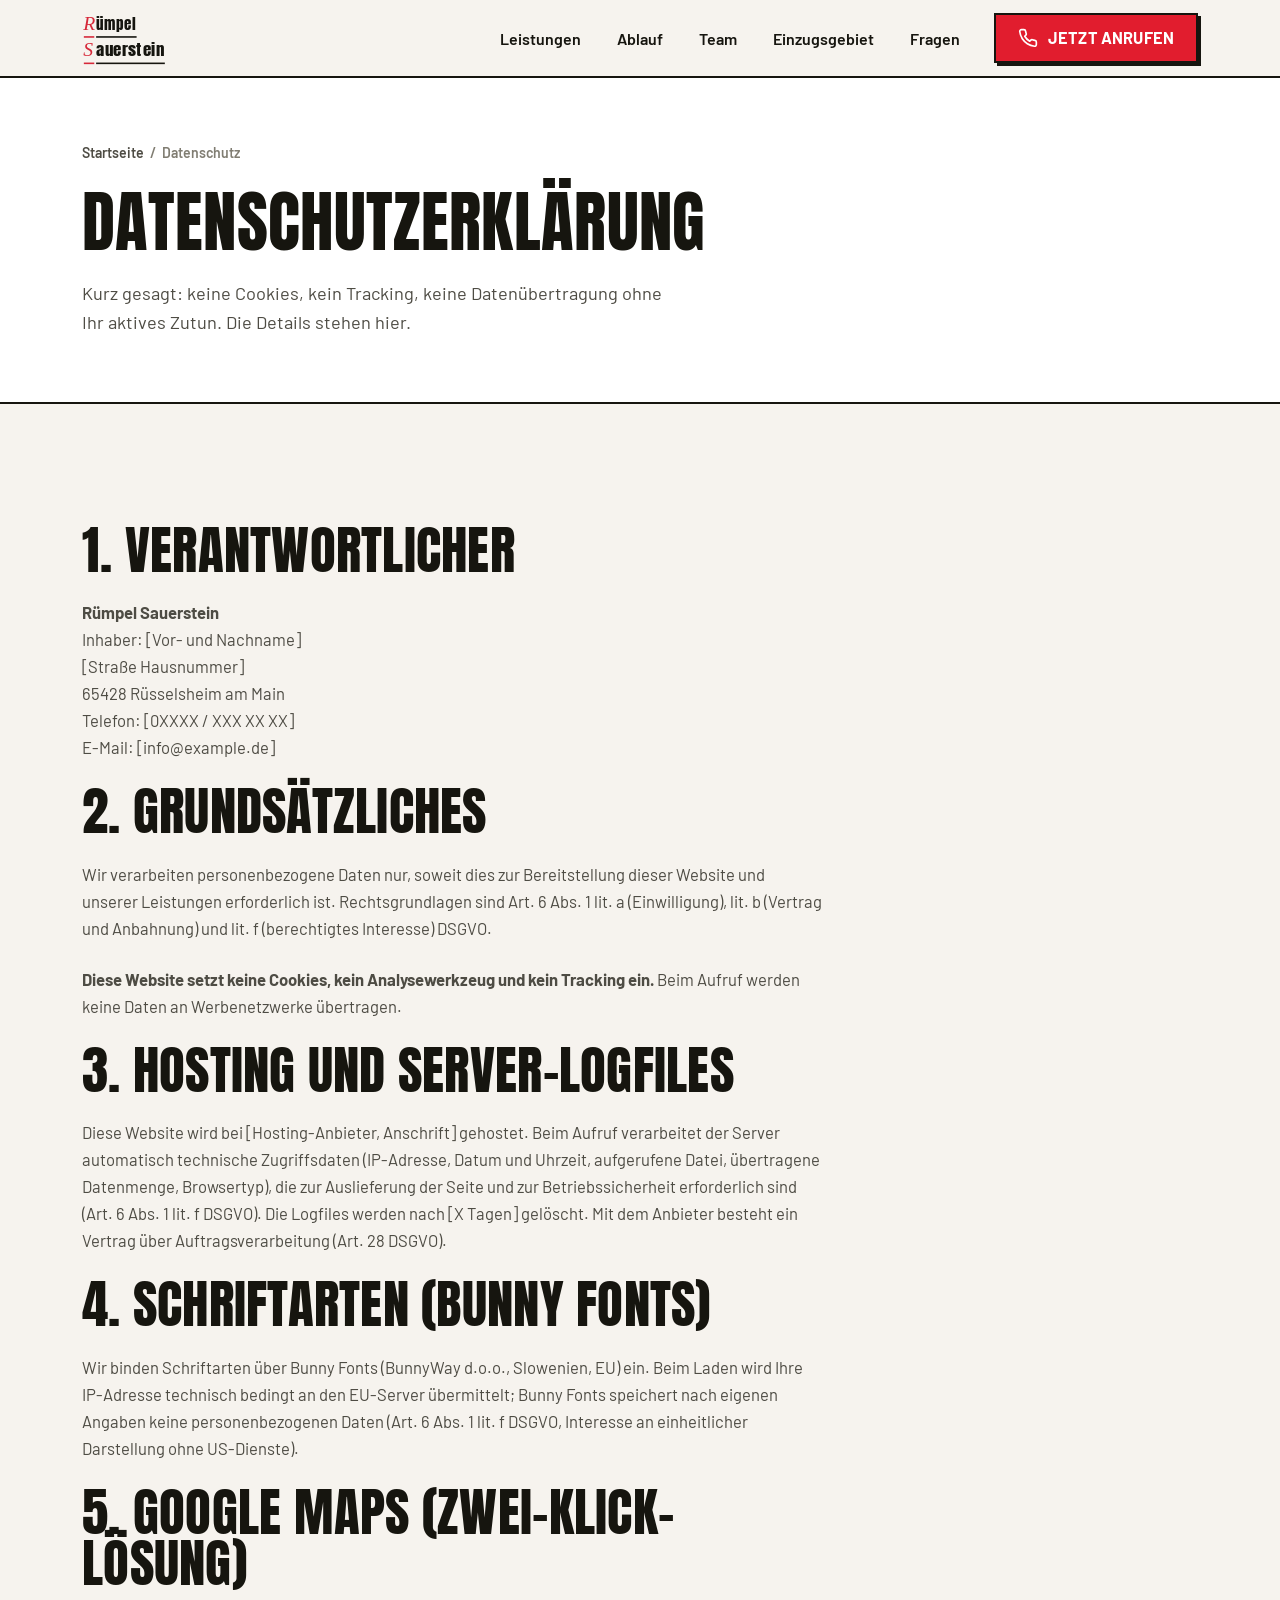
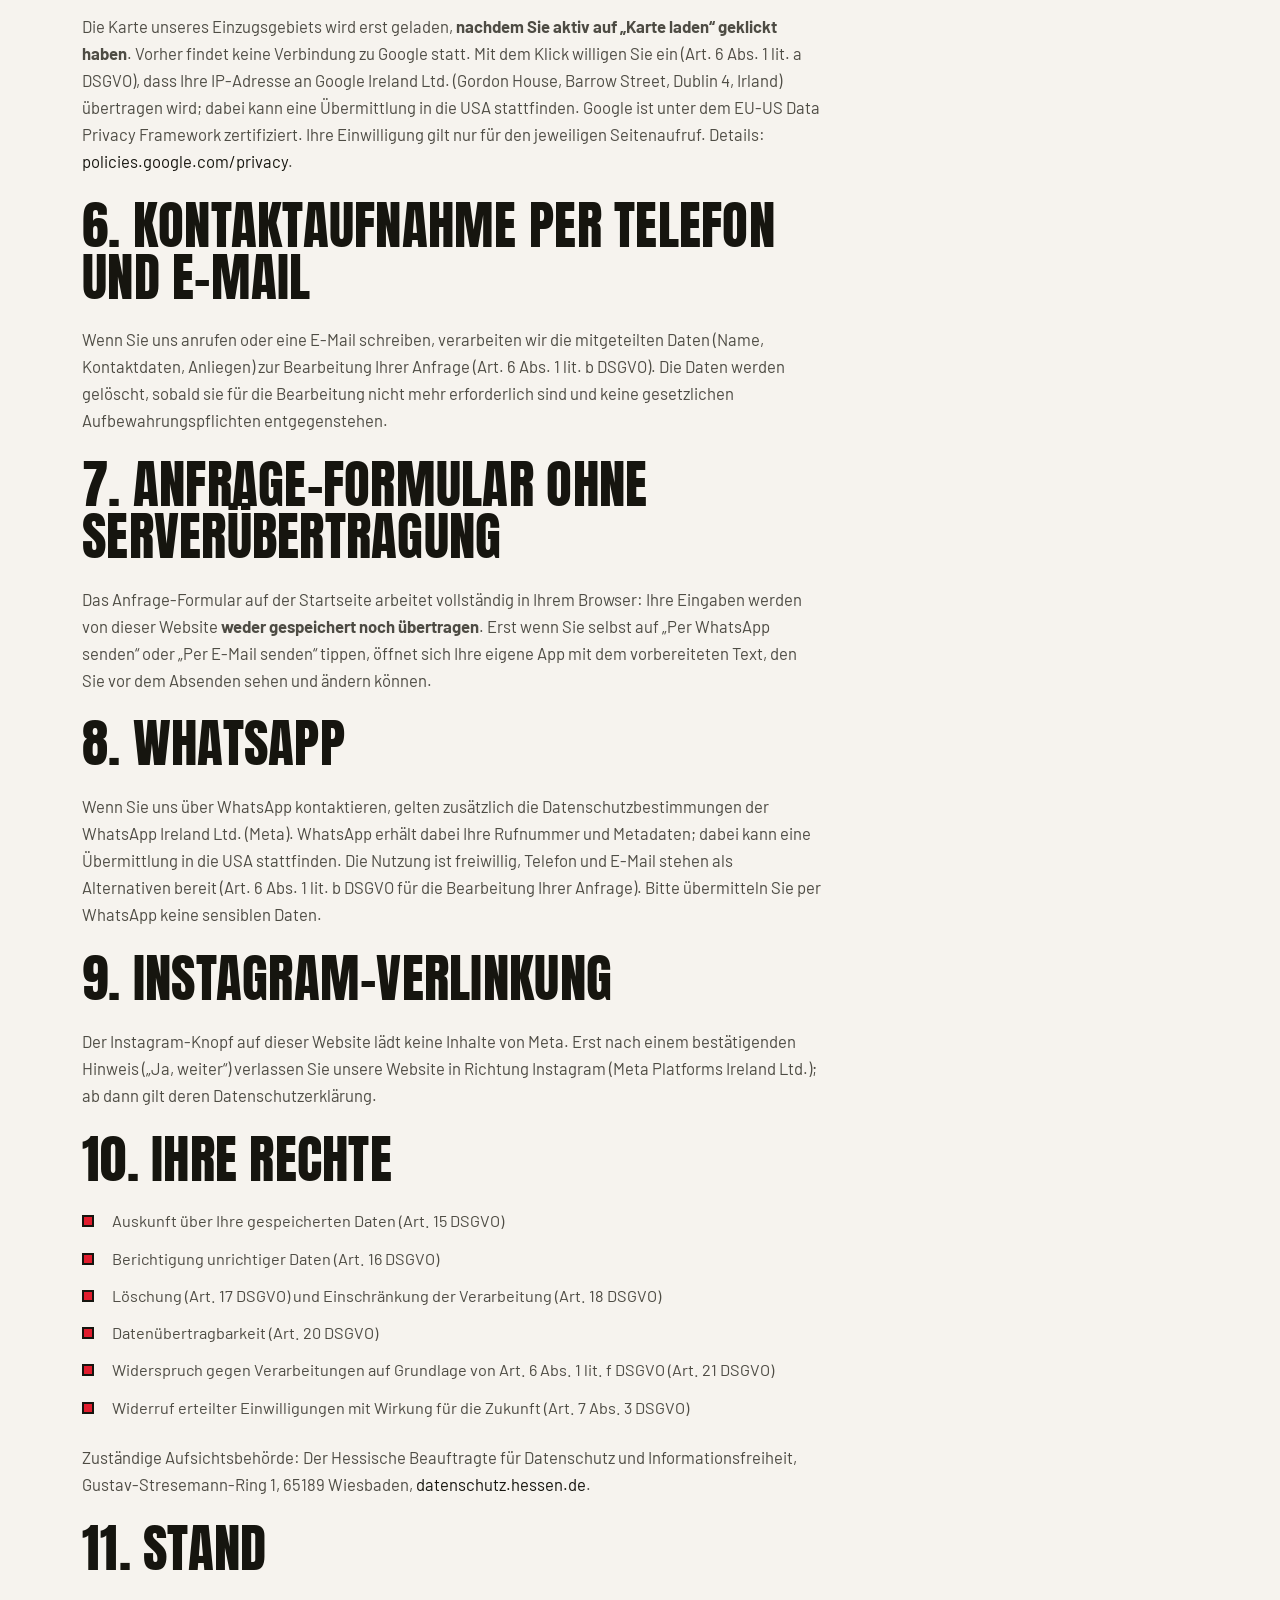
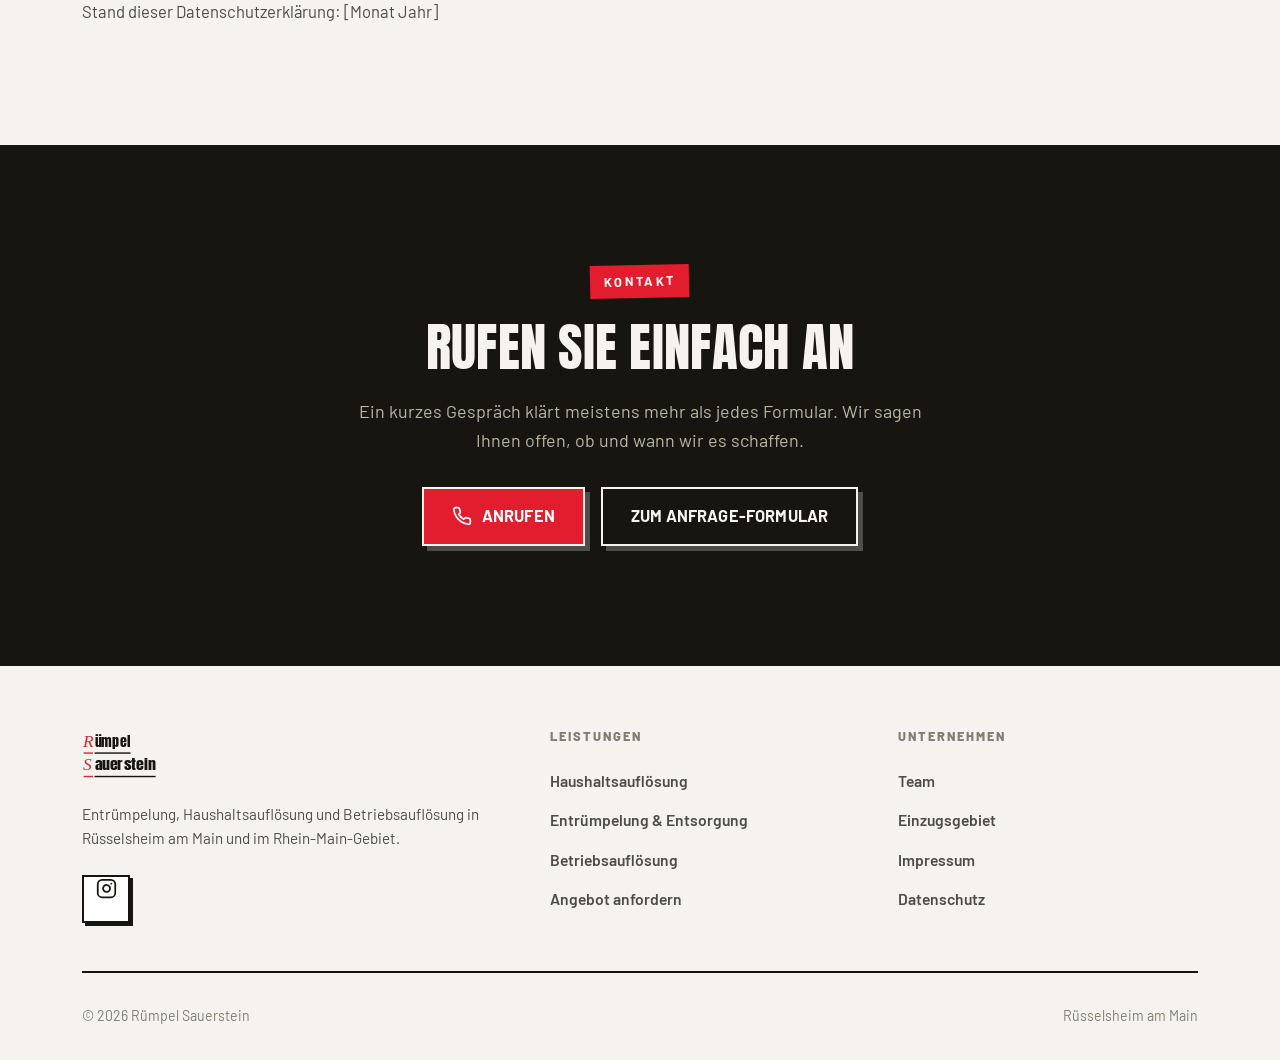
==== datenschutz.html @ 456c6a59 "Website Rümpel Sauerstein: Grundgerüst mit 3 Startseiten-Varianten Statischer Mehrseiter für die Ent" ====
<!DOCTYPE html>
<html lang="de">
<head>
<meta charset="UTF-8">
<meta name="viewport" content="width=device-width, initial-scale=1">

<title>Datenschutzerklärung | Rümpel Sauerstein</title>
<meta name="description" content="Datenschutzerklärung der Rümpel Sauerstein Entrümpelungen, Rüsselsheim am Main.">
<meta name="robots" content="noindex">

<!-- Bunny Fonts: EU-Server, DSGVO-konform, kein Cookie-Banner nötig -->
<link rel="preconnect" href="https://fonts.bunny.net" crossorigin>
<link rel="stylesheet" href="https://fonts.bunny.net/css?family=anton|barlow:400,500,600,700,800">
<link rel="stylesheet" href="style.css">
<script>document.documentElement.classList.add("js");</script>

</head>
<body>

<a class="skip-link" href="#main">Zum Inhalt springen</a>

<!-- ============ HEADER ============ -->
<header class="header" id="header">
  <div class="wrap header__inner">

    <a class="logo" href="index.html" aria-label="Rümpel Sauerstein, zur Startseite">
      <svg viewBox="0 0 138 88" role="img" aria-hidden="true" focusable="false">
        <text x="2" y="31" font-family="Georgia, 'Times New Roman', serif" font-style="italic"
              font-size="32" font-weight="400" fill="#D62839">R</text>
        <text x="23" y="31" font-family="Anton, Arial Narrow, sans-serif" font-size="24" font-weight="400"
              letter-spacing="0.5" fill="currentColor" textLength="66" lengthAdjust="spacingAndGlyphs">ümpel</text>
        <rect x="3" y="41" width="17" height="2.6" fill="#D62839"/>
        <rect x="23" y="41" width="66" height="2.6" fill="currentColor"/>

        <text x="2" y="74" font-family="Georgia, 'Times New Roman', serif" font-style="italic"
              font-size="32" font-weight="400" fill="#D62839">S</text>
        <text x="23" y="74" font-family="Anton, Arial Narrow, sans-serif" font-size="24" font-weight="400"
              letter-spacing="0.5" fill="currentColor" textLength="112" lengthAdjust="spacingAndGlyphs">auerstein</text>
        <rect x="3" y="84" width="17" height="2.6" fill="#D62839"/>
        <rect x="23" y="84" width="112" height="2.6" fill="currentColor"/>
      </svg>
    </a>

    <nav class="nav" id="main-nav" aria-label="Hauptnavigation">
      <ul class="nav__list">
        <li><a class="nav__link" href="index.html#leistungen">Leistungen</a></li>
        <li><a class="nav__link" href="index.html#ablauf">Ablauf</a></li>
        <li><a class="nav__link" href="team.html">Team</a></li>
        <li><a class="nav__link" href="index.html#gebiet">Einzugsgebiet</a></li>
        <li><a class="nav__link" href="index.html#faq">Fragen</a></li>
      </ul>
      <div class="nav__cta">
        <!-- TODO: echte Telefonnummer eintragen (tel-Link + sichtbarer Text) -->
        <a class="btn btn--primary btn--inline" href="tel:+49XXXXXXXXXX">
          <svg viewBox="0 0 24 24" fill="none" stroke="currentColor" stroke-width="2" stroke-linecap="round" stroke-linejoin="round" aria-hidden="true"><path d="M22 16.92v3a2 2 0 0 1-2.18 2 19.79 19.79 0 0 1-8.63-3.07 19.5 19.5 0 0 1-6-6 19.79 19.79 0 0 1-3.07-8.67A2 2 0 0 1 4.11 2h3a2 2 0 0 1 2 1.72c.127.96.361 1.903.7 2.81a2 2 0 0 1-.45 2.11L8.09 9.91a16 16 0 0 0 6 6l1.27-1.27a2 2 0 0 1 2.11-.45c.907.339 1.85.573 2.81.7A2 2 0 0 1 22 16.92z"/></svg>
          Jetzt anrufen
        </a>
      </div>
    </nav>

    <button class="burger" id="burger" type="button"
            aria-label="Menü öffnen" aria-expanded="false" aria-controls="main-nav">
      <span class="burger__bars" aria-hidden="true"><span></span><span></span><span></span></span>
    </button>

  </div>
</header>

<main id="main">

<section class="page-hero">
  <div class="wrap">
    <nav class="breadcrumb" aria-label="Pfad">
      <a href="index.html">Startseite</a>
      <span aria-hidden="true">/</span>
      <span>Datenschutz</span>
    </nav>
    <h1>Datenschutz&shy;erklärung</h1>
    <p class="sec-lead">Kurz gesagt: keine Cookies, kein Tracking, keine Datenübertragung ohne Ihr aktives Zutun. Die Details stehen hier.</p>
  </div>
</section>

<section class="section">
  <div class="wrap">
    <div class="prose">

      <h2>1. Verantwortlicher</h2>
      <!-- TODO: identisch mit Impressum befuellen -->
      <p><strong>Rümpel Sauerstein</strong><br>Inhaber: [Vor- und Nachname]<br>[Straße Hausnummer]<br>65428 Rüsselsheim am Main<br>Telefon: [0XXXX / XXX XX XX]<br>E-Mail: [info@example.de]</p>

      <h2>2. Grundsätzliches</h2>
      <p>Wir verarbeiten personenbezogene Daten nur, soweit dies zur Bereitstellung dieser Website und unserer Leistungen erforderlich ist. Rechtsgrundlagen sind Art. 6 Abs. 1 lit. a (Einwilligung), lit. b (Vertrag und Anbahnung) und lit. f (berechtigtes Interesse) DSGVO.</p>
      <p><strong>Diese Website setzt keine Cookies, kein Analysewerkzeug und kein Tracking ein.</strong> Beim Aufruf werden keine Daten an Werbenetzwerke übertragen.</p>

      <h2>3. Hosting und Server-Logfiles</h2>
      <!-- TODO: Hosting-Anbieter mit Name und Anschrift eintragen + AVV abschliessen -->
      <p>Diese Website wird bei [Hosting-Anbieter, Anschrift] gehostet. Beim Aufruf verarbeitet der Server automatisch technische Zugriffsdaten (IP-Adresse, Datum und Uhrzeit, aufgerufene Datei, übertragene Datenmenge, Browsertyp), die zur Auslieferung der Seite und zur Betriebssicherheit erforderlich sind (Art. 6 Abs. 1 lit. f DSGVO).
      <!-- TODO: Speicherdauer der Logfiles beim Hoster erfragen -->Die Logfiles werden nach [X Tagen] gelöscht. Mit dem Anbieter besteht ein Vertrag über Auftragsverarbeitung (Art. 28 DSGVO).</p>

      <h2>4. Schriftarten (Bunny Fonts)</h2>
      <p>Wir binden Schriftarten über Bunny Fonts (BunnyWay d.o.o., Slowenien, EU) ein. Beim Laden wird Ihre IP-Adresse technisch bedingt an den EU-Server übermittelt; Bunny Fonts speichert nach eigenen Angaben keine personenbezogenen Daten (Art. 6 Abs. 1 lit. f DSGVO, Interesse an einheitlicher Darstellung ohne US-Dienste).</p>

      <h2>5. Google Maps (Zwei-Klick-Lösung)</h2>
      <p>Die Karte unseres Einzugsgebiets wird erst geladen, <strong>nachdem Sie aktiv auf „Karte laden“ geklickt haben</strong>. Vorher findet keine Verbindung zu Google statt. Mit dem Klick willigen Sie ein (Art. 6 Abs. 1 lit. a DSGVO), dass Ihre IP-Adresse an Google Ireland Ltd. (Gordon House, Barrow Street, Dublin 4, Irland) übertragen wird; dabei kann eine Übermittlung in die USA stattfinden. Google ist unter dem EU-US Data Privacy Framework zertifiziert. Ihre Einwilligung gilt nur für den jeweiligen Seitenaufruf. Details: <a href="https://policies.google.com/privacy" target="_blank" rel="noopener">policies.google.com/privacy</a>.</p>

      <h2>6. Kontaktaufnahme per Telefon und E-Mail</h2>
      <p>Wenn Sie uns anrufen oder eine E-Mail schreiben, verarbeiten wir die mitgeteilten Daten (Name, Kontaktdaten, Anliegen) zur Bearbeitung Ihrer Anfrage (Art. 6 Abs. 1 lit. b DSGVO). Die Daten werden gelöscht, sobald sie für die Bearbeitung nicht mehr erforderlich sind und keine gesetzlichen Aufbewahrungspflichten entgegenstehen.</p>

      <h2>7. Anfrage-Formular ohne Serverübertragung</h2>
      <p>Das Anfrage-Formular auf der Startseite arbeitet vollständig in Ihrem Browser: Ihre Eingaben werden von dieser Website <strong>weder gespeichert noch übertragen</strong>. Erst wenn Sie selbst auf „Per WhatsApp senden“ oder „Per E-Mail senden“ tippen, öffnet sich Ihre eigene App mit dem vorbereiteten Text, den Sie vor dem Absenden sehen und ändern können.</p>

      <h2>8. WhatsApp</h2>
      <p>Wenn Sie uns über WhatsApp kontaktieren, gelten zusätzlich die Datenschutzbestimmungen der WhatsApp Ireland Ltd. (Meta). WhatsApp erhält dabei Ihre Rufnummer und Metadaten; dabei kann eine Übermittlung in die USA stattfinden. Die Nutzung ist freiwillig, Telefon und E-Mail stehen als Alternativen bereit (Art. 6 Abs. 1 lit. b DSGVO für die Bearbeitung Ihrer Anfrage). Bitte übermitteln Sie per WhatsApp keine sensiblen Daten.</p>

      <h2>9. Instagram-Verlinkung</h2>
      <p>Der Instagram-Knopf auf dieser Website lädt keine Inhalte von Meta. Erst nach einem bestätigenden Hinweis („Ja, weiter“) verlassen Sie unsere Website in Richtung Instagram (Meta Platforms Ireland Ltd.); ab dann gilt deren Datenschutzerklärung.</p>

      <h2>10. Ihre Rechte</h2>
      <ul class="check-list">
        <li>Auskunft über Ihre gespeicherten Daten (Art. 15 DSGVO)</li>
        <li>Berichtigung unrichtiger Daten (Art. 16 DSGVO)</li>
        <li>Löschung (Art. 17 DSGVO) und Einschränkung der Verarbeitung (Art. 18 DSGVO)</li>
        <li>Datenübertragbarkeit (Art. 20 DSGVO)</li>
        <li>Widerspruch gegen Verarbeitungen auf Grundlage von Art. 6 Abs. 1 lit. f DSGVO (Art. 21 DSGVO)</li>
        <li>Widerruf erteilter Einwilligungen mit Wirkung für die Zukunft (Art. 7 Abs. 3 DSGVO)</li>
      </ul>
      <p>Zuständige Aufsichtsbehörde: Der Hessische Beauftragte für Datenschutz und Informationsfreiheit, Gustav-Stresemann-Ring 1, 65189 Wiesbaden, <a href="https://datenschutz.hessen.de" target="_blank" rel="noopener">datenschutz.hessen.de</a>.</p>

      <h2>11. Stand</h2>
      <!-- TODO: Datum beim Go-Live aktualisieren -->
      <p>Stand dieser Datenschutzerklärung: [Monat Jahr]</p>

    </div>
  </div>
</section>

<!-- ============ KONTAKT-CTA ============ -->
<section class="section contact" id="kontakt">
  <div class="wrap contact__inner">
    <span class="sec-num" style="justify-content:center">Kontakt</span>
    <h2>Rufen Sie einfach an</h2>
    <p class="sec-lead" style="margin-inline:auto">
      Ein kurzes Gespräch klärt meistens mehr als jedes Formular.
      Wir sagen Ihnen offen, ob und wann wir es schaffen.
    </p>
    <div class="btn-row" style="margin-top:32px">
      <!-- TODO: echte Telefonnummer eintragen -->
      <a class="btn btn--primary" href="tel:+49XXXXXXXXXX">
        <svg viewBox="0 0 24 24" fill="none" stroke="currentColor" stroke-width="2" stroke-linecap="round" stroke-linejoin="round" aria-hidden="true"><path d="M22 16.92v3a2 2 0 0 1-2.18 2 19.79 19.79 0 0 1-8.63-3.07 19.5 19.5 0 0 1-6-6 19.79 19.79 0 0 1-3.07-8.67A2 2 0 0 1 4.11 2h3a2 2 0 0 1 2 1.72c.127.96.361 1.903.7 2.81a2 2 0 0 1-.45 2.11L8.09 9.91a16 16 0 0 0 6 6l1.27-1.27a2 2 0 0 1 2.11-.45c.907.339 1.85.573 2.81.7A2 2 0 0 1 22 16.92z"/></svg>
        Anrufen
      </a>
      <a class="btn btn--ghost" href="index.html#anfrage">Zum Anfrage-Formular</a>
    </div>
  </div>
</section>

</main>

<!-- ============ FOOTER ============ -->
<footer class="footer">
  <div class="wrap">

    <div class="footer__grid">

      <div class="footer__brand">
        <svg viewBox="0 0 138 88" role="img" aria-label="Rümpel Sauerstein">
          <text x="2" y="31" font-family="Georgia, 'Times New Roman', serif" font-style="italic"
                font-size="32" font-weight="400" fill="#D62839">R</text>
          <text x="23" y="31" font-family="Anton, Arial Narrow, sans-serif" font-size="24" font-weight="400"
                letter-spacing="0.5" fill="currentColor" textLength="66" lengthAdjust="spacingAndGlyphs">ümpel</text>
          <rect x="3" y="41" width="17" height="2.6" fill="#D62839"/>
          <rect x="23" y="41" width="66" height="2.6" fill="currentColor"/>
          <text x="2" y="74" font-family="Georgia, 'Times New Roman', serif" font-style="italic"
                font-size="32" font-weight="400" fill="#D62839">S</text>
          <text x="23" y="74" font-family="Anton, Arial Narrow, sans-serif" font-size="24" font-weight="400"
                letter-spacing="0.5" fill="currentColor" textLength="112" lengthAdjust="spacingAndGlyphs">auerstein</text>
          <rect x="3" y="84" width="17" height="2.6" fill="#D62839"/>
          <rect x="23" y="84" width="112" height="2.6" fill="currentColor"/>
        </svg>
        <p>
          Entrümpelung, Haushaltsauflösung und Betriebsauflösung in
          Rüsselsheim am Main und im Rhein-Main-Gebiet.
        </p>
        <div class="social-row">
          <!-- Instagram öffnet erst nach Consent-Modal (script.js) -->
          <button class="social-btn" type="button" data-instagram-consent aria-label="Instagram öffnen">
            <svg viewBox="0 0 24 24" fill="none" stroke="currentColor" stroke-width="2" stroke-linecap="round" stroke-linejoin="round" aria-hidden="true"><rect x="2" y="2" width="20" height="20" rx="5"/><path d="M16 11.37A4 4 0 1 1 12.63 8 4 4 0 0 1 16 11.37z"/><line x1="17.5" y1="6.5" x2="17.51" y2="6.5"/></svg>
          </button>
        </div>
      </div>

      <div>
        <h4>Leistungen</h4>
        <ul class="footer__links">
          <li><a href="haushaltsaufloesung.html">Haushaltsauflösung</a></li>
          <li><a href="entruempelung.html">Entrümpelung &amp; Entsorgung</a></li>
          <li><a href="betriebsaufloesung.html">Betriebsauflösung</a></li>
          <li><a href="index.html#anfrage">Angebot anfordern</a></li>
        </ul>
      </div>

      <div>
        <h4>Unternehmen</h4>
        <ul class="footer__links">
          <li><a href="team.html">Team</a></li>
          <li><a href="index.html#gebiet">Einzugsgebiet</a></li>
          <li><a href="impressum.html">Impressum</a></li>
          <li><a href="datenschutz.html">Datenschutz</a></li>
        </ul>
      </div>

    </div>

    <div class="footer__bottom">
      <!-- TODO: Firmenname und Rechtsform bestätigen -->
      <p>© 2026 Rümpel Sauerstein</p>
      <p>Rüsselsheim am Main</p>
    </div>

  </div>
</footer>

<!-- ============ STICKY CALL-BAR (mobil) ============ -->
<div class="call-bar">
  <!-- TODO: echte Telefonnummer -->
  <a class="call-bar__call" href="tel:+49XXXXXXXXXX">
    <svg viewBox="0 0 24 24" fill="none" stroke="currentColor" stroke-width="2" stroke-linecap="round" stroke-linejoin="round" aria-hidden="true"><path d="M22 16.92v3a2 2 0 0 1-2.18 2 19.79 19.79 0 0 1-8.63-3.07 19.5 19.5 0 0 1-6-6 19.79 19.79 0 0 1-3.07-8.67A2 2 0 0 1 4.11 2h3a2 2 0 0 1 2 1.72c.127.96.361 1.903.7 2.81a2 2 0 0 1-.45 2.11L8.09 9.91a16 16 0 0 0 6 6l1.27-1.27a2 2 0 0 1 2.11-.45c.907.339 1.85.573 2.81.7A2 2 0 0 1 22 16.92z"/></svg>
    Anrufen
  </a>
  <!-- TODO: echte WhatsApp-Nummer -->
  <a class="call-bar__wa" href="https://wa.me/49XXXXXXXXXX" target="_blank" rel="noopener">
    <svg viewBox="0 0 24 24" fill="currentColor" aria-hidden="true"><path d="M17.472 14.382c-.297-.149-1.758-.867-2.03-.967-.273-.099-.471-.148-.67.15-.197.297-.767.966-.94 1.164-.173.199-.347.223-.644.075-.297-.15-1.255-.463-2.39-1.475-.883-.788-1.48-1.761-1.653-2.059-.173-.297-.018-.458.13-.606.134-.133.298-.347.446-.52.149-.174.198-.298.298-.497.099-.198.05-.371-.025-.52-.075-.149-.669-1.612-.916-2.207-.242-.579-.487-.5-.669-.51a12.8 12.8 0 0 0-.57-.01c-.198 0-.52.074-.792.372-.272.297-1.04 1.016-1.04 2.479 0 1.462 1.065 2.875 1.213 3.074.149.198 2.096 3.2 5.077 4.487.709.306 1.262.489 1.694.625.712.227 1.36.195 1.871.118.571-.085 1.758-.719 2.006-1.413.248-.694.248-1.289.173-1.413-.074-.124-.272-.198-.57-.347m-5.421 7.403h-.004a9.87 9.87 0 0 1-5.031-1.378l-.361-.214-3.741.982.998-3.648-.235-.374a9.86 9.86 0 0 1-1.51-5.26c.001-5.45 4.436-9.884 9.888-9.884a9.82 9.82 0 0 1 6.988 2.896 9.82 9.82 0 0 1 2.893 6.994c-.003 5.45-4.437 9.884-9.885 9.884m8.413-18.297A11.8 11.8 0 0 0 12.05 0C5.495 0 .16 5.335.157 11.892c0 2.096.547 4.142 1.588 5.945L.057 24l6.305-1.654a11.9 11.9 0 0 0 5.683 1.448h.005c6.554 0 11.89-5.335 11.893-11.893a11.82 11.82 0 0 0-3.48-8.413Z"/></svg>
    WhatsApp
  </a>
</div>

<!-- ============ INSTAGRAM-CONSENT-MODAL ============ -->
<div class="modal" id="ig-modal" role="dialog" aria-modal="true" aria-labelledby="ig-modal-title">
  <div class="modal__box">
    <h3 id="ig-modal-title">Weiter zu Instagram?</h3>
    <p>
      Sie verlassen diese Website. Instagram gehört zu Meta, einem Anbieter mit Sitz
      in den USA. Beim Öffnen werden Daten an Meta übertragen, auf die wir keinen
      Einfluss haben.
    </p>
    <div class="modal__actions">
      <!-- TODO: echte Instagram-URL eintragen -->
      <a class="btn btn--primary" id="ig-go" href="https://instagram.com/" target="_blank" rel="noopener">Ja, weiter</a>
      <button class="btn btn--ghost" type="button" id="ig-cancel">Abbrechen</button>
    </div>
  </div>
</div>

<script src="script.js"></script>
</body>
</html>
---- style.css ----
/* ==========================================================================
   Rümpel Sauerstein – Stylesheet (helle Basis, Plakat-/Werkstatt-Stil)

   Diese Basis teilen:
   - index.html       Variante 1: Plakat-Stil ohne Hero-Szene
   - variante-2.html  Variante 2: + animierte SVG-Einsatzszene (variante-2.css)

   variante-4.html bringt ein eigenes Stylesheet mit (variante-4.css) und
   lädt diese Datei NICHT.

   CSS-REGEL (Heyla-Lesson, 4x Cascade-Bug):
   Mobile-Overrides stehen DIREKT unter der jeweiligen Basisregel in einem
   eigenen @media-Block. NIEMALS gesammelt am Dateiende.
   Breakpoints: 1024 / 768 / 640 / 480
   ========================================================================== */

/* ---------- 1 · Tokens ---------------------------------------------------- */

:root {
  --bg:        #F6F3EE;   /* warmes Off-White */
  --surface:   #FFFFFF;
  --kraft:     #E9DCC3;   /* Kraftpapier/Karton – thematischer Akzent */
  --kraft-deep:#D9C7A5;
  --ink:       #16150F;   /* fast-schwarz, warm */
  --line-soft: #DDD6C9;

  --red:       #E11D2E;   /* Flächen, Buttons, Kanten */
  --red-ink:   #C41225;   /* Rot als Schriftfarbe (5,5:1 auf --bg) */
  --red-deep:  #9E0F1E;

  --text:      #16150F;
  --text-mid:  #4E4C44;
  --text-dim:  #807D72;

  --font-display: "Anton", "Arial Narrow", "Segoe UI", sans-serif;
  --font-body:    "Barlow", "Segoe UI", system-ui, sans-serif;

  /* Plakat: harte Kanten, harte Schatten */
  --shadow-hard: 5px 5px 0 var(--ink);
  --shadow-soft: 3px 3px 0 var(--ink);

  --space-1: 8px;
  --space-2: 16px;
  --space-3: 24px;
  --space-4: 32px;
  --space-5: 48px;
  --space-6: 64px;
  --space-7: 96px;
  --space-8: 120px;

  --wrap:        1180px;
  --wrap-narrow: 820px;
  --header-h: 78px;

  --ease: cubic-bezier(.22, .61, .36, 1);
}

/* ---------- 2 · Reset ----------------------------------------------------- */

*, *::before, *::after { box-sizing: border-box; }

html {
  scroll-behavior: smooth;
  scroll-padding-top: calc(var(--header-h) + 16px);
  background: var(--bg);
  -webkit-text-size-adjust: 100%;
}

@media (prefers-reduced-motion: reduce) {
  html { scroll-behavior: auto; }
  *, *::before, *::after {
    animation-duration: .01ms !important;
    animation-iteration-count: 1 !important;
    transition-duration: .01ms !important;
  }
}

body {
  margin: 0;
  background: var(--bg);
  color: var(--text);
  font-family: var(--font-body);
  font-size: 17.5px;
  line-height: 1.62;
  font-weight: 400;
  overflow-x: hidden;
}

/* Feine Papier-Textur, rein CSS */
body::before {
  content: "";
  position: fixed;
  inset: 0;
  z-index: -1;
  background-image: radial-gradient(rgba(22, 21, 15, .045) 1px, transparent 1px);
  background-size: 5px 5px;
  pointer-events: none;
}

img, svg, video { max-width: 100%; display: block; }
img { height: auto; }

h1, h2, h3, h4 {
  font-family: var(--font-display);
  font-weight: 400;
  text-transform: uppercase;
  line-height: .98;
  letter-spacing: .005em;
  color: var(--text);
  margin: 0 0 var(--space-3);
}

h1 { font-size: clamp(3rem, 7.5vw, 6rem); }
h2 { font-size: clamp(2rem, 4.2vw, 3.3rem); }
h3 { font-size: clamp(1.18rem, 1.8vw, 1.45rem); line-height: 1.12; }

p { margin: 0 0 var(--space-3); color: var(--text-mid); }
p:last-child { margin-bottom: 0; }

a { color: var(--text); text-decoration: none; }
ul { margin: 0; padding: 0; list-style: none; }

:focus-visible {
  outline: 3px solid var(--red);
  outline-offset: 3px;
}

.skip-link {
  position: absolute;
  left: -9999px; top: 0;
  z-index: 200;
  background: var(--red);
  color: #FFFFFF;
  padding: 14px 22px;
  font-weight: 600;
}
.skip-link:focus { left: 12px; top: 12px; }

.visually-hidden {
  position: absolute; width: 1px; height: 1px;
  padding: 0; margin: -1px; overflow: hidden;
  clip: rect(0 0 0 0); white-space: nowrap; border: 0;
}

/* ---------- 3 · Layout ---------------------------------------------------- */

.wrap {
  width: 100%;
  max-width: var(--wrap);
  margin-inline: auto;
  padding-inline: var(--space-4);
}

@media (max-width: 640px) {
  .wrap { padding-inline: 20px; }
}

.section { padding-block: var(--space-8); position: relative; }

@media (max-width: 1024px) { .section { padding-block: var(--space-7); } }
@media (max-width: 640px)  { .section { padding-block: var(--space-6); } }

.section--alt { background: var(--surface); border-block: 2px solid var(--ink); }
.section--kraft { background: var(--kraft); border-block: 2px solid var(--ink); }

.sec-head { margin-bottom: var(--space-6); max-width: 760px; }

@media (max-width: 640px) { .sec-head { margin-bottom: var(--space-5); } }

.sec-num {
  display: inline-block;
  background: var(--ink);
  color: var(--bg);
  font-family: var(--font-body);
  font-size: .8rem;
  font-weight: 700;
  letter-spacing: .18em;
  text-transform: uppercase;
  padding: 6px 14px;
  margin-bottom: var(--space-3);
  transform: rotate(-1.2deg);
}

.sec-lead {
  font-size: 1.12rem;
  color: var(--text-mid);
  max-width: 58ch;
}

.accent { color: var(--red-ink); }

/* Outline-Displaytext als grafisches Element */
.outline {
  color: transparent;
  -webkit-text-stroke: 2px var(--ink);
}

/* ---------- 4 · Buttons --------------------------------------------------- */

.btn {
  display: inline-flex;
  align-items: center;
  justify-content: center;
  gap: 10px;
  min-height: 54px;
  padding: 14px 28px;
  border: 2px solid var(--ink);
  font-family: var(--font-body);
  font-size: 1.02rem;
  font-weight: 700;
  letter-spacing: .01em;
  text-transform: uppercase;
  cursor: pointer;
  background: var(--surface);
  color: var(--text);
  box-shadow: var(--shadow-hard);
  transition: transform .15s var(--ease), box-shadow .15s var(--ease),
              background .15s var(--ease), color .15s var(--ease);
  text-align: center;
}

.btn:hover { transform: translate(-2px, -2px); box-shadow: 7px 7px 0 var(--ink); }
.btn:active { transform: translate(3px, 3px); box-shadow: 2px 2px 0 var(--ink); }

.btn svg { width: 20px; height: 20px; flex-shrink: 0; }

.btn--primary { background: var(--red); color: #FFFFFF; }
.btn--ghost   { background: var(--surface); color: var(--text); }
.btn--wa      { background: #1FA855; color: #FFFFFF; }
.btn--full    { width: 100%; }

@media (max-width: 640px) {
  .btn { width: 100%; }
  .btn--inline { width: auto; }
}

.btn-row {
  display: flex;
  flex-wrap: wrap;
  gap: var(--space-3) var(--space-2);
  align-items: center;
}

@media (max-width: 640px) {
  .btn-row { flex-direction: column; align-items: stretch; }
}

/* ---------- 5 · Header ---------------------------------------------------- */

.header {
  position: fixed;
  inset: 0 0 auto 0;
  height: var(--header-h);
  z-index: 100;
  background: var(--bg);
  border-bottom: 2px solid var(--ink);
}

.header__inner {
  height: 100%;
  display: flex;
  align-items: center;
  justify-content: space-between;
  gap: var(--space-3);
}

.logo { display: flex; align-items: center; flex-shrink: 0; }
.logo svg { height: 54px; width: auto; }

@media (max-width: 480px) { .logo svg { height: 44px; } }

.nav { display: flex; align-items: center; gap: var(--space-4); }
.nav__list { display: flex; align-items: center; gap: var(--space-4); }

.nav__link {
  color: var(--text);
  font-size: 1rem;
  font-weight: 600;
  padding: 8px 2px;
  border-bottom: 3px solid transparent;
  transition: border-color .15s var(--ease), color .15s var(--ease);
}
.nav__link:hover { border-bottom-color: var(--red); color: var(--red-ink); }

.nav__cta { flex-shrink: 0; }
.nav__cta .btn { min-height: 48px; padding: 10px 22px; box-shadow: var(--shadow-soft); }
.nav__cta .btn:hover { box-shadow: 5px 5px 0 var(--ink); }

.burger {
  display: none;
  width: 50px; height: 50px;
  align-items: center;
  justify-content: center;
  background: var(--surface);
  border: 2px solid var(--ink);
  box-shadow: var(--shadow-soft);
  cursor: pointer;
  padding: 0;
}
.burger__bars { display: block; width: 20px; height: 14px; position: relative; }
.burger__bars span {
  position: absolute;
  left: 0;
  width: 100%; height: 2.5px;
  background: var(--ink);
  transition: transform .28s var(--ease), opacity .2s var(--ease);
}
.burger__bars span:nth-child(1) { top: 0; }
.burger__bars span:nth-child(2) { top: 6px; }
.burger__bars span:nth-child(3) { top: 12px; }

.burger[aria-expanded="true"] .burger__bars span:nth-child(1) { transform: translateY(6px) rotate(45deg); }
.burger[aria-expanded="true"] .burger__bars span:nth-child(2) { opacity: 0; }
.burger[aria-expanded="true"] .burger__bars span:nth-child(3) { transform: translateY(-6px) rotate(-45deg); }

@media (max-width: 1024px) {
  .burger { display: flex; }

  .nav {
    position: fixed;
    inset: var(--header-h) 0 0 0;
    flex-direction: column;
    justify-content: flex-start;
    gap: 0;
    background: var(--bg);
    padding: var(--space-5) var(--space-4) var(--space-6);
    transform: translateX(100%);
    transition: transform .32s var(--ease);
    overflow-y: auto;
  }
  .nav.is-open { transform: translateX(0); }

  .nav__list {
    flex-direction: column;
    align-items: stretch;
    gap: 0;
    width: 100%;
    margin-bottom: var(--space-4);
  }
  .nav__list li { border-bottom: 1px solid var(--line-soft); }

  .nav__link {
    display: block;
    padding: 18px 4px;
    font-size: 1.25rem;
    font-weight: 700;
    border-bottom: 0;
  }

  .nav__cta { width: 100%; }
  .nav__cta .btn { width: 100%; }
}

body.nav-open { overflow: hidden; }

/* ---------- 6 · Hero (Variante 1, Plakat) --------------------------------- */

.hero {
  position: relative;
  padding-top: calc(var(--header-h) + var(--space-7));
  padding-bottom: var(--space-7);
  overflow: hidden;
}

@media (max-width: 1024px) {
  .hero { padding-top: calc(var(--header-h) + var(--space-6)); padding-bottom: var(--space-6); }
}
@media (max-width: 640px) {
  .hero { padding-top: calc(var(--header-h) + var(--space-5)); padding-bottom: var(--space-5); }
}

.hero__grid {
  display: grid;
  grid-template-columns: minmax(0, 7fr) minmax(0, 4fr);
  gap: var(--space-6);
  align-items: center;
}

@media (max-width: 1024px) {
  .hero__grid { grid-template-columns: 1fr; gap: var(--space-5); }
}

.hero__eyebrow {
  display: inline-flex;
  align-items: center;
  gap: 10px;
  border: 2px solid var(--ink);
  background: var(--surface);
  box-shadow: var(--shadow-soft);
  padding: 8px 16px;
  font-size: .85rem;
  font-weight: 700;
  letter-spacing: .08em;
  text-transform: uppercase;
  color: var(--text);
  margin-bottom: var(--space-4);
}
.hero__eyebrow .dot {
  width: 9px; height: 9px;
  border-radius: 50%;
  background: var(--red);
  flex-shrink: 0;
}

.hero__title { position: relative; margin-bottom: var(--space-4); }

/* Stempel: überlappt die Headline, wie auf einen Auftragszettel gedrückt */
.stamp {
  position: absolute;
  right: -8px;
  top: -30px;
  transform: rotate(7deg);
  border: 3px double var(--red-ink);
  color: var(--red-ink);
  font-family: var(--font-body);
  font-size: .85rem;
  font-weight: 800;
  letter-spacing: .14em;
  text-transform: uppercase;
  padding: 9px 14px;
  background: rgba(246, 243, 238, .82);
  pointer-events: none;
}

@media (max-width: 1024px) { .stamp { right: 0; top: -36px; } }
@media (max-width: 640px)  { .stamp { position: static; display: inline-block; transform: rotate(-2deg); margin-bottom: 14px; } }

.hero__lead {
  font-size: 1.16rem;
  color: var(--text-mid);
  max-width: 56ch;
  margin-bottom: var(--space-4);
}

@media (max-width: 640px) { .hero__lead { font-size: 1.05rem; } }

.hero__points {
  display: flex;
  flex-wrap: wrap;
  gap: 12px var(--space-4);
  margin-bottom: var(--space-5);
}
.hero__points li {
  display: flex;
  align-items: center;
  gap: 9px;
  font-size: 1rem;
  font-weight: 600;
  color: var(--text);
}
.hero__points svg { width: 19px; height: 19px; color: var(--red-ink); flex-shrink: 0; }

@media (max-width: 480px) {
  .hero__points { flex-direction: column; gap: 10px; }
}

/* Auftragszettel: Fakten wie auf einem Klemmbrett-Zettel */
.hero__facts {
  position: relative;
  display: grid;
  gap: var(--space-3);
  padding: var(--space-5) var(--space-4) var(--space-4);
  background: var(--surface);
  border: 2px solid var(--ink);
  box-shadow: var(--shadow-hard);
  transform: rotate(1.4deg);
}

@media (max-width: 1024px) { .hero__facts { transform: rotate(0deg); max-width: 460px; } }

/* Klebeband oben */
.hero__facts::before {
  content: "";
  position: absolute;
  top: -14px;
  left: 50%;
  transform: translateX(-50%) rotate(-2deg);
  width: 110px;
  height: 26px;
  background: rgba(233, 220, 195, .85);
  border-left: 1px dashed rgba(22, 21, 15, .25);
  border-right: 1px dashed rgba(22, 21, 15, .25);
}

.fact { display: flex; flex-direction: column; gap: 2px; }
.fact + .fact { padding-top: var(--space-3); border-top: 1px dashed var(--kraft-deep); }

.fact__value {
  font-family: var(--font-display);
  font-size: 2rem;
  color: var(--red-ink);
  line-height: 1;
}
.fact__label { font-size: .93rem; color: var(--text-mid); line-height: 1.45; }

/* ---------- 7 · Marquee-Band ---------------------------------------------- */

/* Die Schraeglage (rotate + scale) macht das Band breiter als der Viewport.
   Das eigene overflow:hidden greift dagegen nicht, weil der Ueberstand
   ausserhalb des Elements entsteht: gekappt werden muss er beim Eltern-
   element, siehe .marquee-clip. Ohne das scrollt die ganze Seite waagerecht
   (Desktop 1455 statt 1440, Mobil 394 statt 390). */
.marquee-clip { overflow: hidden; }

.marquee {
  background: var(--ink);
  overflow: hidden;
  padding: 13px 0;
  transform: rotate(-1deg) scale(1.02);
  position: relative;
  z-index: 2;
}

.marquee__track {
  display: flex;
  width: max-content;
  animation: marqueeMove 26s linear infinite;
}

.marquee span {
  display: inline-flex;
  align-items: center;
  gap: 22px;
  padding-right: 22px;
  font-family: var(--font-display);
  font-size: 1.15rem;
  letter-spacing: .06em;
  text-transform: uppercase;
  color: var(--bg);
  white-space: nowrap;
}
.marquee b { color: var(--red); font-weight: 400; }

@keyframes marqueeMove {
  to { transform: translateX(-50%); }
}

@media (prefers-reduced-motion: reduce) {
  .marquee__track { animation: none; }
}

/* ---------- 8 · Leistungen ------------------------------------------------ */

/* repeat(2, 1fr) statt auto-fit – Lesson: sonst haengt die 4. Karte allein */
.services {
  display: grid;
  grid-template-columns: repeat(2, 1fr);
  gap: var(--space-4);
}

@media (max-width: 768px) { .services { grid-template-columns: 1fr; gap: var(--space-3); } }

.card {
  position: relative;
  display: flex;
  flex-direction: column;
  padding: var(--space-4);
  background: var(--surface);
  border: 2px solid var(--ink);
  box-shadow: var(--shadow-hard);
  transition: transform .18s var(--ease), box-shadow .18s var(--ease);
}
.card:hover { transform: translate(-3px, -3px); box-shadow: 8px 8px 0 var(--ink); }

@media (max-width: 640px) { .card { padding: var(--space-3); } }

/* Bewusst gebrochene Uniformität: */
.card--kraft { background: var(--kraft); }
.card--ink { background: var(--ink); }
.card--ink h3 { color: var(--bg); }
.card--ink p { color: #B9B6A8; }
.card--ink .card__list li { color: #CDCABA; }

.card__tag {
  position: absolute;
  top: -13px;
  right: 16px;
  background: var(--red);
  color: #FFFFFF;
  font-size: .74rem;
  font-weight: 800;
  letter-spacing: .12em;
  text-transform: uppercase;
  padding: 4px 11px;
  transform: rotate(2deg);
}

.card__icon {
  width: 52px; height: 52px;
  display: grid;
  place-items: center;
  border: 2px solid var(--ink);
  background: var(--surface);
  margin-bottom: var(--space-3);
}
.card__icon svg { width: 26px; height: 26px; color: var(--red-ink); }
.card--ink .card__icon { border-color: var(--bg); background: transparent; }
.card--ink .card__icon svg { color: var(--red); }

.card h3 { margin-bottom: 10px; }
.card p { font-size: 1rem; margin-bottom: var(--space-3); }

.card__list { margin-top: auto; display: grid; gap: 9px; }
.card__list li {
  display: flex;
  align-items: flex-start;
  gap: 9px;
  font-size: .95rem;
  color: var(--text-mid);
  line-height: 1.5;
}
.card__list svg { width: 16px; height: 16px; color: var(--red-ink); flex-shrink: 0; margin-top: 4px; }
.card--ink .card__list svg { color: var(--red); }

/* ---------- 9 · Ablauf ---------------------------------------------------- */

.steps {
  display: grid;
  grid-template-columns: repeat(3, 1fr);
  gap: 0;
  counter-reset: step;
  border: 2px solid var(--ink);
  background: var(--surface);
  box-shadow: var(--shadow-hard);
}

@media (max-width: 768px) { .steps { grid-template-columns: 1fr; } }

.step {
  position: relative;
  padding: var(--space-5) var(--space-4) var(--space-4);
  border-right: 2px solid var(--ink);
}
.step:last-child { border-right: 0; }

@media (max-width: 768px) {
  .step { border-right: 0; border-bottom: 2px solid var(--ink); padding: var(--space-4) var(--space-3); }
  .step:last-child { border-bottom: 0; }
}

.step::before {
  counter-increment: step;
  content: counter(step);
  display: block;
  font-family: var(--font-display);
  font-size: 5.4rem;
  line-height: .85;
  color: transparent;
  -webkit-text-stroke: 2.5px var(--red);
  margin-bottom: var(--space-3);
}

@media (max-width: 768px) {
  .step::before { font-size: 3.6rem; margin-bottom: var(--space-2); }
}

.step h3 { margin-bottom: 8px; }
.step p { font-size: .99rem; margin-bottom: 0; }

/* ---------- 10 · Garantien ------------------------------------------------ */

.promises {
  display: grid;
  grid-template-columns: repeat(3, 1fr);
  gap: var(--space-4) var(--space-5);
}

@media (max-width: 768px) { .promises { grid-template-columns: repeat(2, 1fr); gap: var(--space-4); } }
@media (max-width: 480px) { .promises { grid-template-columns: 1fr; } }

.promise {
  border-top: 3px solid var(--ink);
  padding-top: var(--space-3);
}

.promise svg { width: 27px; height: 27px; color: var(--red-ink); margin-bottom: 12px; }
.promise h3 { font-size: 1.12rem; margin-bottom: 6px; }
.promise p { font-size: .95rem; margin-bottom: 0; }

/* ---------- 11 · Team-Teaser ---------------------------------------------- */

.team-teaser__grid {
  display: grid;
  grid-template-columns: minmax(0, 5fr) minmax(0, 6fr);
  gap: var(--space-6);
  align-items: center;
}

@media (max-width: 1024px) {
  .team-teaser__grid { grid-template-columns: 1fr; gap: var(--space-5); }
}

.photo-slot {
  position: relative;
  aspect-ratio: 4 / 3;
  border: 2px solid var(--ink);
  background: var(--surface);
  box-shadow: var(--shadow-hard);
  display: grid;
  place-items: center;
  text-align: center;
  padding: var(--space-4);
  overflow: hidden;
  transform: rotate(-1.6deg);
}
.photo-slot img { width: 100%; height: 100%; object-fit: cover; }

@media (max-width: 1024px) { .photo-slot { max-width: 520px; } }

/* Klebeband an zwei Ecken */
.photo-slot::before,
.photo-slot::after {
  content: "";
  position: absolute;
  width: 92px;
  height: 24px;
  background: rgba(233, 220, 195, .9);
  border-left: 1px dashed rgba(22, 21, 15, .22);
  border-right: 1px dashed rgba(22, 21, 15, .22);
  z-index: 1;
}
.photo-slot::before { top: -8px; left: -26px; transform: rotate(-38deg); }
.photo-slot::after { bottom: -8px; right: -26px; transform: rotate(-38deg); }

.photo-slot__hint { display: grid; gap: 8px; justify-items: center; }
.photo-slot__hint svg { width: 36px; height: 36px; color: var(--text-dim); }
.photo-slot__hint span { font-size: .9rem; color: var(--text-dim); line-height: 1.5; }

.team-teaser__values {
  display: flex;
  flex-wrap: wrap;
  gap: 10px;
  margin: var(--space-3) 0 var(--space-4);
}
.team-teaser__values li {
  padding: 7px 15px;
  border: 2px solid var(--ink);
  background: var(--surface);
  font-size: .86rem;
  font-weight: 700;
  letter-spacing: .05em;
  text-transform: uppercase;
  color: var(--text);
}
.team-teaser__values li:nth-child(odd) { transform: rotate(-1.2deg); }
.team-teaser__values li:nth-child(even) { transform: rotate(1deg); }

/* ---------- 12 · Anfrage-Formular ----------------------------------------- */

.form-shell {
  display: grid;
  grid-template-columns: minmax(0, 1fr) minmax(0, 1.25fr);
  gap: var(--space-6);
  align-items: start;
}

@media (max-width: 1024px) { .form-shell { grid-template-columns: 1fr; gap: var(--space-5); } }

.form-aside__list { display: grid; gap: var(--space-3); margin-top: var(--space-4); }
.form-aside__list li { display: flex; gap: 12px; align-items: flex-start; }
.form-aside__list svg { width: 21px; height: 21px; color: var(--red-ink); flex-shrink: 0; margin-top: 3px; }
.form-aside__list strong { display: block; color: var(--text); font-weight: 700; font-size: 1rem; }
.form-aside__list span { font-size: .93rem; color: var(--text-mid); }

.form-card {
  background: var(--surface);
  border: 2px solid var(--ink);
  box-shadow: var(--shadow-hard);
  padding: var(--space-5);
}

@media (max-width: 640px) { .form-card { padding: var(--space-3); } }

.form-progress {
  display: flex;
  align-items: center;
  gap: 8px;
  margin-bottom: var(--space-4);
}
.form-progress__item {
  flex: 1;
  height: 6px;
  background: var(--line-soft);
  border: 1px solid var(--ink);
  transition: background .3s var(--ease);
}
.form-progress__item.is-active { background: var(--red); }

.form-step { display: none; }
.form-step.is-active { display: block; animation: fadeUp .35s var(--ease); }

@keyframes fadeUp {
  from { opacity: 0; transform: translateY(8px); }
  to   { opacity: 1; transform: none; }
}

.form-step__title {
  font-family: var(--font-display);
  font-size: 1.35rem;
  text-transform: uppercase;
  color: var(--text);
  margin-bottom: 4px;
}
.form-step__hint { font-size: .9rem; color: var(--text-dim); margin-bottom: var(--space-3); }

.field { margin-bottom: var(--space-3); }
.field:last-of-type { margin-bottom: 0; }

.field label {
  display: block;
  font-size: .93rem;
  font-weight: 700;
  color: var(--text);
  margin-bottom: 7px;
}

.field input,
.field select,
.field textarea {
  width: 100%;
  min-height: 52px;
  padding: 13px 15px;
  background: var(--bg);
  border: 2px solid var(--ink);
  color: var(--text);
  font-family: var(--font-body);
  font-size: 1.02rem;
  transition: box-shadow .15s var(--ease);
}
.field textarea { min-height: 110px; resize: vertical; line-height: 1.6; }

.field input::placeholder,
.field textarea::placeholder { color: var(--text-dim); }

.field input:focus,
.field select:focus,
.field textarea:focus { outline: none; box-shadow: var(--shadow-soft); }

.field select {
  appearance: none;
  background-image: url("data:image/svg+xml,%3Csvg xmlns='http://www.w3.org/2000/svg' width='16' height='16' viewBox='0 0 24 24' fill='none' stroke='%2316150F' stroke-width='2.5' stroke-linecap='round' stroke-linejoin='round'%3E%3Cpolyline points='6 9 12 15 18 9'/%3E%3C/svg%3E");
  background-repeat: no-repeat;
  background-position: right 15px center;
  padding-right: 42px;
}

.choice-grid { display: grid; grid-template-columns: repeat(2, 1fr); gap: 12px; }

@media (max-width: 480px) { .choice-grid { grid-template-columns: 1fr; } }

.choice input { position: absolute; opacity: 0; pointer-events: none; }
.choice label {
  display: flex;
  align-items: center;
  gap: 11px;
  min-height: 56px;
  padding: 12px 15px;
  background: var(--bg);
  border: 2px solid var(--ink);
  cursor: pointer;
  font-size: .98rem;
  font-weight: 600;
  color: var(--text);
  margin-bottom: 0;
  transition: background .15s var(--ease), box-shadow .15s var(--ease);
}
.choice label svg { width: 21px; height: 21px; color: var(--text-mid); flex-shrink: 0; transition: color .15s var(--ease); }
.choice label:hover { box-shadow: var(--shadow-soft); }
.choice input:checked + label { background: var(--kraft); box-shadow: var(--shadow-soft); }
.choice input:checked + label svg { color: var(--red-ink); }
.choice input:focus-visible + label { outline: 3px solid var(--red); outline-offset: 3px; }

.form-nav {
  display: flex;
  gap: var(--space-2);
  margin-top: var(--space-4);
  padding-top: var(--space-3);
  border-top: 2px solid var(--ink);
}

@media (max-width: 640px) { .form-nav { flex-direction: column; } }

.form-send { display: grid; gap: 12px; }

.form-note {
  font-size: .86rem;
  color: var(--text-dim);
  line-height: 1.55;
  margin-top: var(--space-3);
  margin-bottom: 0;
}
.form-note a { color: var(--text-mid); text-decoration: underline; text-underline-offset: 2px; }
.form-note a:hover { color: var(--text); }

.form-preview {
  background: var(--kraft);
  border: 2px dashed var(--ink);
  padding: var(--space-3);
  font-size: .92rem;
  color: var(--text);
  line-height: 1.6;
  white-space: pre-wrap;
  margin-bottom: var(--space-3);
  max-height: 220px;
  overflow-y: auto;
  font-family: "Courier New", monospace;
}

/* ---------- 13 · Bewertungen ---------------------------------------------- */

.reviews {
  display: grid;
  grid-template-columns: repeat(3, 1fr);
  gap: var(--space-4);
}

@media (max-width: 1024px) { .reviews { grid-template-columns: repeat(2, 1fr); } }
@media (max-width: 640px)  { .reviews { grid-template-columns: 1fr; gap: var(--space-3); } }

.review {
  padding: var(--space-4);
  background: var(--surface);
  border: 2px solid var(--ink);
  box-shadow: var(--shadow-soft);
  display: flex;
  flex-direction: column;
}
.review:nth-child(2) { transform: rotate(.8deg); }
.review:nth-child(3) { transform: rotate(-.7deg); }

@media (max-width: 640px) {
  .review { padding: var(--space-3); }
  .review:nth-child(2), .review:nth-child(3) { transform: none; }
}

.review__stars { display: flex; gap: 3px; margin-bottom: var(--space-2); }
.review__stars svg { width: 17px; height: 17px; color: var(--red); }

.review__text {
  font-size: 1.02rem;
  color: var(--text);
  line-height: 1.6;
  margin-bottom: var(--space-3);
  flex: 1;
}

.review__author { font-size: .89rem; color: var(--text-dim); margin-bottom: 0; }

/* ---------- 14 · Einzugsgebiet -------------------------------------------- */

.area__grid {
  display: grid;
  grid-template-columns: minmax(0, 1fr) minmax(0, 1.1fr);
  gap: var(--space-6);
  align-items: start;
}

@media (max-width: 1024px) { .area__grid { grid-template-columns: 1fr; gap: var(--space-4); } }

.area__places {
  display: flex;
  flex-wrap: wrap;
  gap: 9px;
  margin-top: var(--space-3);
}
.area__places li {
  padding: 7px 14px;
  background: var(--surface);
  border: 2px solid var(--ink);
  font-size: .9rem;
  font-weight: 600;
  color: var(--text);
}
.area__places li:first-child { background: var(--red); border-color: var(--red-deep); color: #FFFFFF; }

/* Zwei-Klick-Consent: Karte laedt erst nach aktivem Klick */
.map-consent {
  position: relative;
  aspect-ratio: 16 / 11;
  border: 2px solid var(--ink);
  box-shadow: var(--shadow-hard);
  background: var(--kraft);
  display: grid;
  place-items: center;
  padding: var(--space-4);
  text-align: center;
  overflow: hidden;
}

@media (max-width: 640px) { .map-consent { aspect-ratio: 4 / 3; padding: var(--space-3); } }

.map-consent__inner { display: grid; gap: var(--space-2); justify-items: center; max-width: 42ch; }
.map-consent__inner svg { width: 36px; height: 36px; color: var(--text-mid); }
.map-consent__inner p { font-size: .93rem; margin-bottom: 0; color: var(--text-mid); }
.map-consent iframe { width: 100%; height: 100%; border: 0; display: block; }

/* ---------- 15 · FAQ ------------------------------------------------------ */

.faq { max-width: var(--wrap-narrow); }

.faq__item { border-bottom: 2px solid var(--ink); }
.faq__item:first-child { border-top: 2px solid var(--ink); }

.faq__q {
  width: 100%;
  display: flex;
  align-items: center;
  justify-content: space-between;
  gap: var(--space-3);
  min-height: 70px;
  padding: 20px 0;
  background: transparent;
  border: 0;
  cursor: pointer;
  text-align: left;
  font-family: var(--font-display);
  font-size: 1.22rem;
  text-transform: uppercase;
  letter-spacing: .01em;
  color: var(--text);
  transition: color .15s var(--ease);
}
.faq__q:hover { color: var(--red-ink); }

@media (max-width: 640px) { .faq__q { font-size: 1.05rem; } }

.faq__icon {
  width: 24px; height: 24px;
  flex-shrink: 0;
  color: var(--red-ink);
  transition: transform .3s var(--ease);
}
.faq__q[aria-expanded="true"] .faq__icon { transform: rotate(45deg); }

.faq__a {
  display: grid;
  grid-template-rows: 0fr;
  transition: grid-template-rows .32s var(--ease);
}
.faq__a[data-open="true"] { grid-template-rows: 1fr; }
.faq__a > div { overflow: hidden; }
.faq__a p { padding-bottom: 22px; font-size: 1.01rem; margin-bottom: 0; }

/* ---------- 16 · Kontakt -------------------------------------------------- */

.contact {
  background: var(--ink);
}

.contact__inner { text-align: center; max-width: 760px; margin-inline: auto; }

.contact .sec-num { background: var(--red); color: #FFFFFF; }
.contact h2 { color: var(--bg); }
.contact .sec-lead { color: #B9B6A8; margin-inline: auto; }

.contact .btn-row { justify-content: center; }
.contact .btn { box-shadow: 5px 5px 0 rgba(246, 243, 238, .25); border-color: var(--bg); }
.contact .btn--ghost { background: transparent; color: var(--bg); }
.contact .btn--ghost:hover { background: var(--bg); color: var(--ink); }
.contact .btn:hover { box-shadow: 7px 7px 0 rgba(246, 243, 238, .3); }

.contact__direct {
  display: flex;
  flex-wrap: wrap;
  justify-content: center;
  gap: var(--space-2) var(--space-5);
  margin-top: var(--space-5);
  padding-top: var(--space-4);
  border-top: 1px solid rgba(246, 243, 238, .2);
}

@media (max-width: 640px) {
  .contact__direct { flex-direction: column; align-items: center; gap: var(--space-3); }
}

.contact__item { display: flex; align-items: center; gap: 10px; font-size: 1rem; color: #B9B6A8; }
.contact__item svg { width: 19px; height: 19px; color: var(--red); flex-shrink: 0; }
.contact__item a { color: var(--bg); font-weight: 700; }
.contact__item a:hover { color: var(--red); }

/* Telefon und E-Mail sind die wichtigsten Ziele am Handy: auf 48px Hoehe
   bringen, ohne die Zeile optisch auseinanderzuziehen. */
@media (max-width: 640px) {
  .contact__item a {
    display: inline-flex;
    align-items: center;
    min-height: 48px;
  }
}

/* ---------- 17 · Footer --------------------------------------------------- */

.footer {
  background: var(--bg);
  padding-block: var(--space-6) var(--space-4);
}

.footer__grid {
  display: grid;
  grid-template-columns: 1.4fr 1fr 1fr;
  gap: var(--space-5);
  padding-bottom: var(--space-5);
  border-bottom: 2px solid var(--ink);
}

@media (max-width: 1024px) { .footer__grid { grid-template-columns: 1fr 1fr; gap: var(--space-4); } }
@media (max-width: 640px)  { .footer__grid { grid-template-columns: 1fr; } }

.footer__brand svg { height: 48px; width: auto; margin-bottom: var(--space-3); color: var(--ink); }
.footer__brand p { font-size: .95rem; margin-bottom: var(--space-3); }

.footer h4 {
  font-family: var(--font-body);
  font-size: .8rem;
  font-weight: 800;
  letter-spacing: .16em;
  text-transform: uppercase;
  color: var(--text-dim);
  margin-bottom: var(--space-3);
}

.footer__links { display: grid; gap: 11px; }
.footer__links a { font-size: .98rem; font-weight: 600; color: var(--text-mid); transition: color .15s var(--ease); }
.footer__links a:hover { color: var(--red-ink); }

.social-row { display: flex; gap: 10px; margin-top: var(--space-2); }
.social-btn {
  width: 48px; height: 48px;
  display: grid;
  place-items: center;
  border: 2px solid var(--ink);
  background: var(--surface);
  box-shadow: var(--shadow-soft);
  color: var(--text);
  cursor: pointer;
  transition: transform .15s var(--ease), box-shadow .15s var(--ease), color .15s var(--ease);
}
.social-btn svg { width: 21px; height: 21px; }
.social-btn:hover { color: var(--red-ink); transform: translate(-2px, -2px); box-shadow: 5px 5px 0 var(--ink); }

.footer__bottom {
  display: flex;
  flex-wrap: wrap;
  justify-content: space-between;
  gap: var(--space-2);
  padding-top: var(--space-4);
}
.footer__bottom p { font-size: .88rem; color: var(--text-dim); margin-bottom: 0; }

@media (max-width: 640px) {
  .footer__bottom { flex-direction: column; align-items: flex-start; }
}

/* ---------- 18 · Sticky Call-Bar (mobil) ---------------------------------- */

.call-bar {
  position: fixed;
  bottom: 0; left: 0; right: 0;
  z-index: 90;
  display: none;
  gap: 2px;
  background: var(--ink);
  border-top: 2px solid var(--ink);
  padding-bottom: env(safe-area-inset-bottom);
}

@media (max-width: 768px) { .call-bar { display: grid; grid-template-columns: 1fr 1fr; } }

.call-bar a {
  display: flex;
  align-items: center;
  justify-content: center;
  gap: 9px;
  min-height: 58px;
  font-size: 1rem;
  font-weight: 700;
  text-transform: uppercase;
  letter-spacing: .02em;
  color: #FFFFFF;
}
.call-bar a svg { width: 19px; height: 19px; }
.call-bar__call { background: var(--red); }
.call-bar__wa { background: #1FA855; }

@media (max-width: 768px) { body { padding-bottom: 58px; } }

/* ---------- 19 · Instagram-Consent-Modal ---------------------------------- */

.modal {
  position: fixed;
  inset: 0;
  z-index: 300;
  display: none;
  place-items: center;
  padding: var(--space-3);
  background: rgba(22, 21, 15, .72);
}
.modal.is-open { display: grid; }

.modal__box {
  width: 100%;
  max-width: 480px;
  background: var(--surface);
  border: 2px solid var(--ink);
  box-shadow: 8px 8px 0 rgba(22, 21, 15, .8);
  padding: var(--space-4);
}

.modal__box h3 { margin-bottom: 10px; }
.modal__box p { font-size: .96rem; }

.modal__actions { display: flex; gap: 12px; margin-top: var(--space-3); }

@media (max-width: 480px) { .modal__actions { flex-direction: column; } }

/* ---------- 20 · Scroll-Reveal -------------------------------------------- */
/* Nur aktiv wenn JS laeuft (html.js) – ohne JS bleibt alles sichtbar. */

.js .reveal {
  opacity: 0;
  transform: translateY(18px);
  transition: opacity .55s var(--ease), transform .55s var(--ease);
}
.js .reveal.is-visible { opacity: 1; transform: none; }

@media (prefers-reduced-motion: reduce) {
  .js .reveal { opacity: 1; transform: none; transition: none; }
}

/* ---------- 21 · Unterseiten ---------------------------------------------- */

.page-hero {
  padding-top: calc(var(--header-h) + var(--space-6));
  padding-bottom: var(--space-6);
  background: var(--surface);
  border-bottom: 2px solid var(--ink);
}

@media (max-width: 640px) {
  .page-hero { padding-top: calc(var(--header-h) + var(--space-5)); padding-bottom: var(--space-5); }
}

.breadcrumb {
  display: flex;
  flex-wrap: wrap;
  gap: 6px;
  font-size: .88rem;
  font-weight: 600;
  color: var(--text-dim);
  margin-bottom: var(--space-3);
}
.breadcrumb a { color: var(--text-mid); }
.breadcrumb a:hover { color: var(--red-ink); }
.breadcrumb span[aria-hidden] { color: var(--text-dim); }

/* Am Handy als Zurueck-Weg gut treffbar machen. align-items haelt die
   Trennzeichen dabei auf einer Linie mit den Links. */
@media (max-width: 640px) {
  .breadcrumb { align-items: center; }
  .breadcrumb a { display: inline-flex; align-items: center; min-height: 44px; }
}

.page-hero h1 { max-width: 980px; font-size: clamp(2.4rem, 5.4vw, 4.2rem); }
.page-hero .sec-lead { font-size: 1.14rem; }

/* Fliesstext-Abschnitte */
.prose { max-width: 74ch; }
.prose h2 { margin-top: 0; }
.prose p { font-size: 1.04rem; }

.check-list { display: grid; gap: 12px; margin: var(--space-3) 0; }
.check-list li {
  position: relative;
  padding-left: 30px;
  font-size: 1.02rem;
  color: var(--text-mid);
  line-height: 1.55;
}
.check-list li::before {
  content: "";
  position: absolute;
  left: 0; top: 7px;
  width: 12px; height: 12px;
  background: var(--red);
  border: 2px solid var(--ink);
}
.check-list strong { color: var(--text); }

/* Merkkasten im Karton-Look */
.note-box {
  background: var(--kraft);
  border: 2px solid var(--ink);
  box-shadow: var(--shadow-soft);
  padding: var(--space-3) var(--space-4);
  margin: var(--space-4) 0;
  max-width: 74ch;
}
.note-box p { margin-bottom: 0; font-size: 1rem; color: var(--text); }
.note-box strong { color: var(--red-ink); }

@media (max-width: 640px) { .note-box { padding: var(--space-3); } }
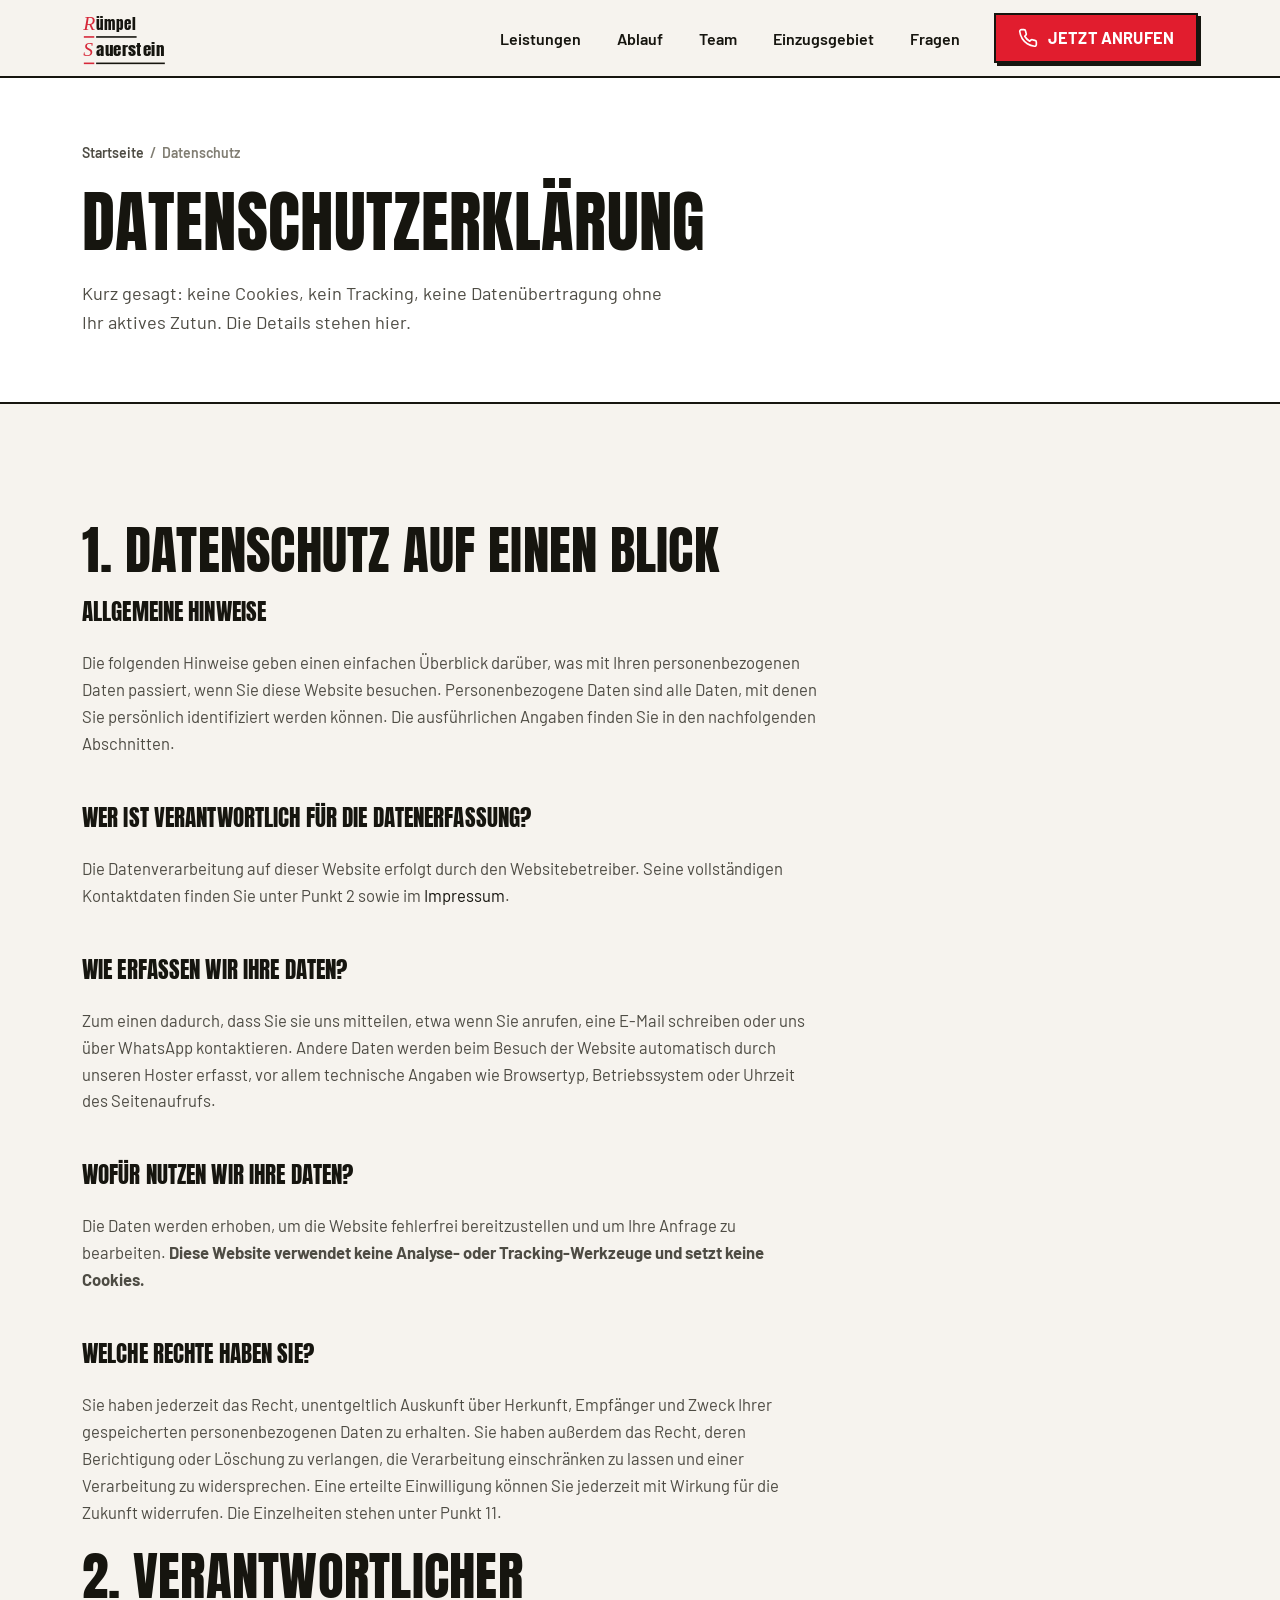
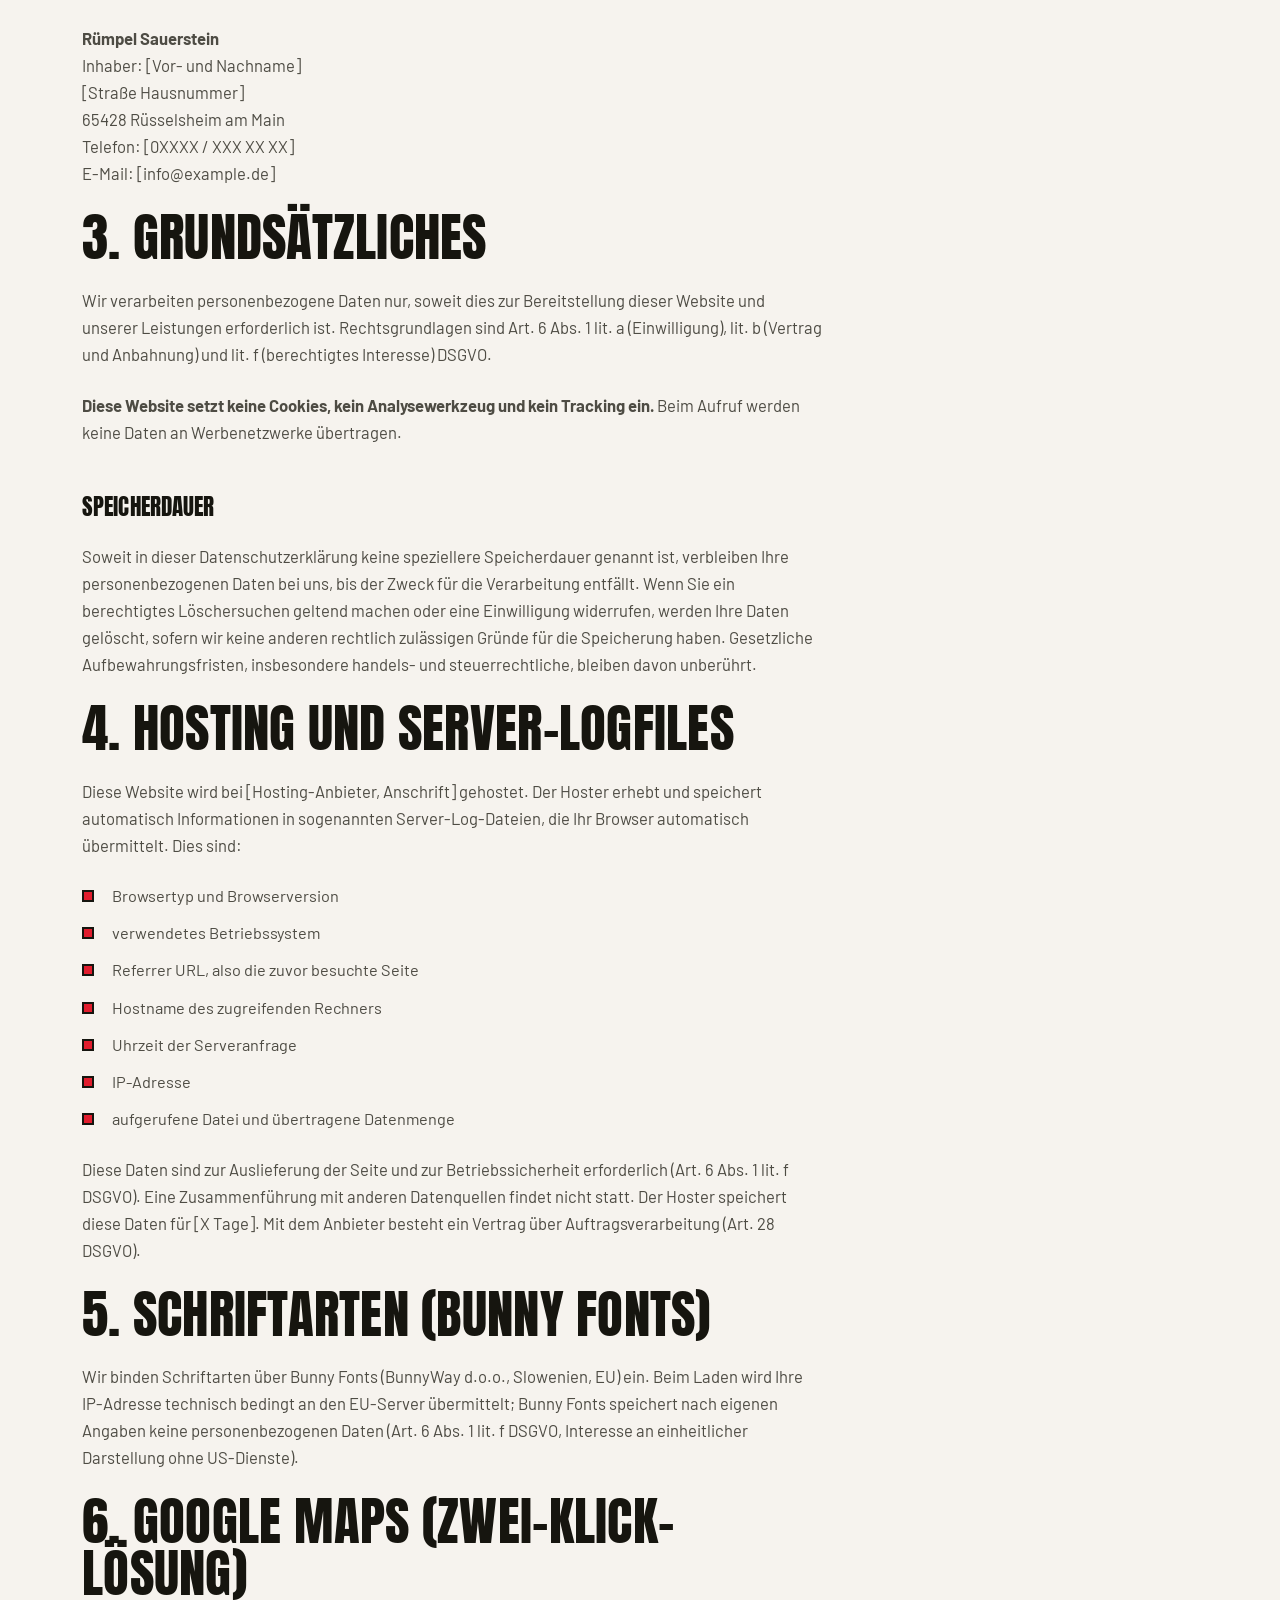
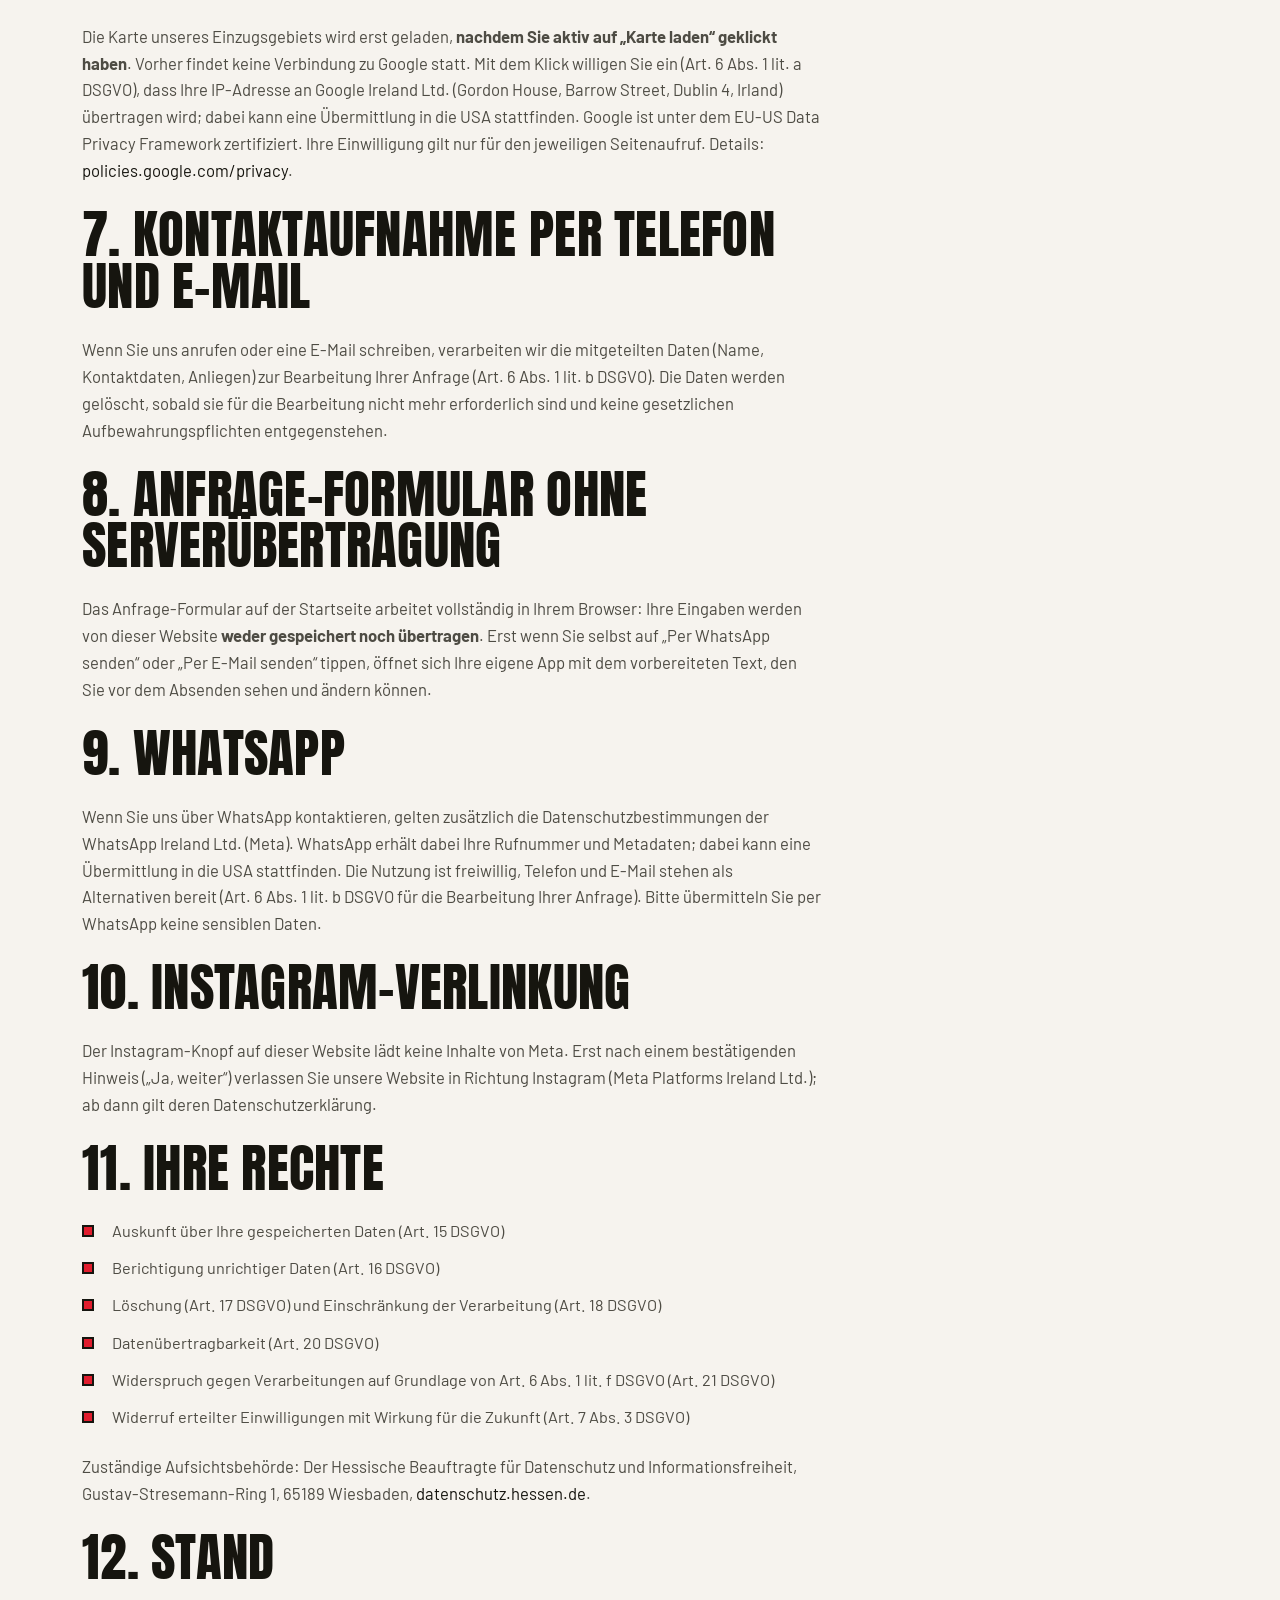
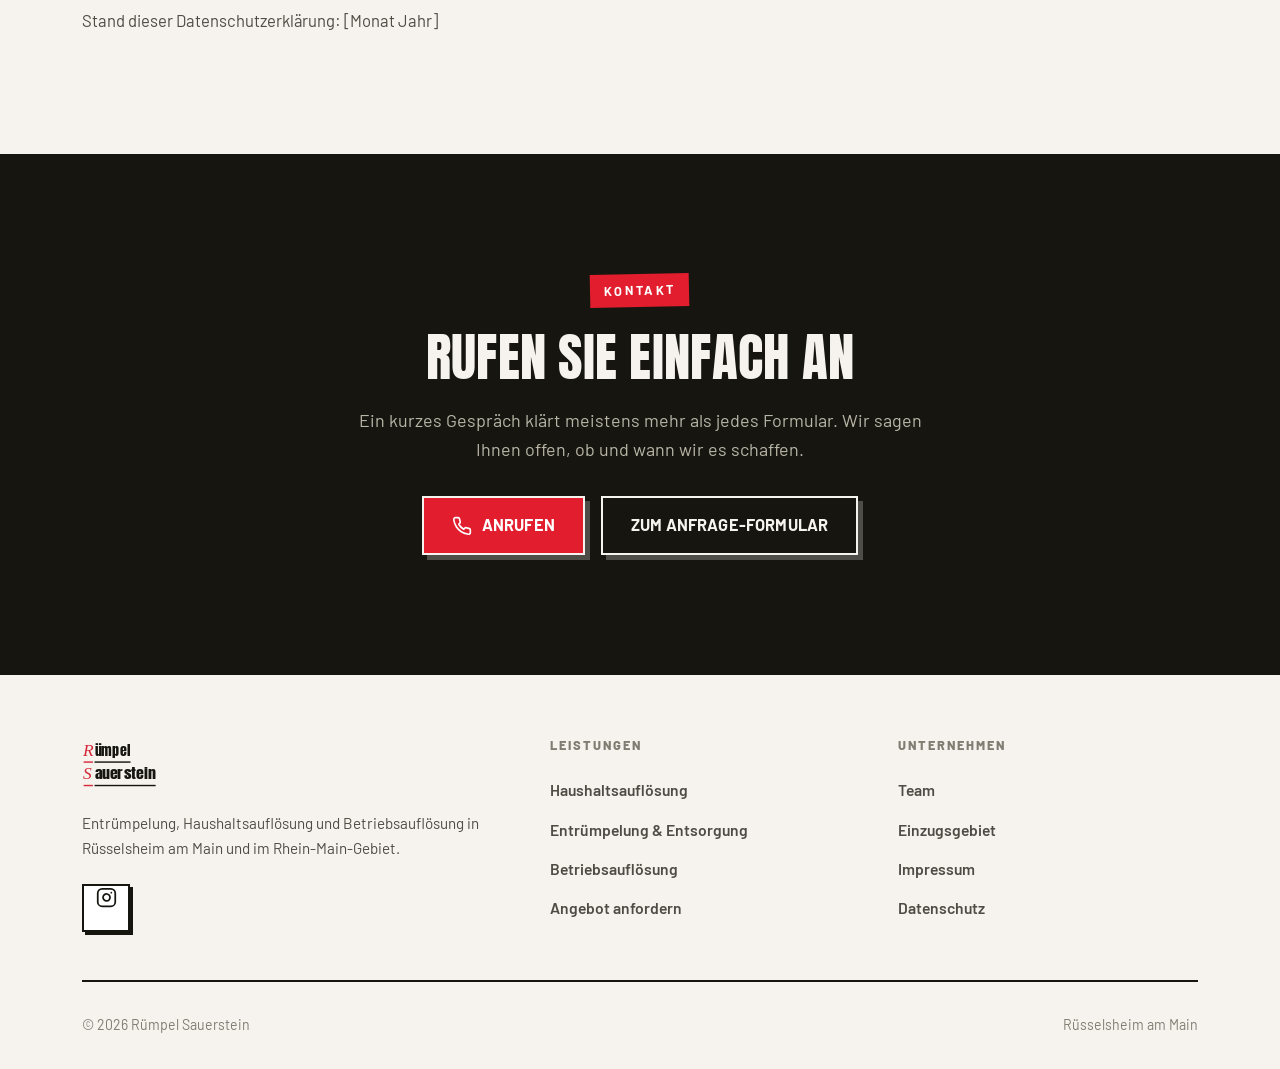
==== commit 26614ea1: "DSGVO: Impressum und Datenschutzerklärung nach Heyla-Vorbild vervollständigt Abgleich mit der Heyla-" ====
--- a/datenschutz.html
+++ b/datenschutz.html
@@ -84,38 +84,67 @@
   <div class="wrap">
     <div class="prose">
 
-      <h2>1. Verantwortlicher</h2>
+      <h2>1. Datenschutz auf einen Blick</h2>
+      <h3>Allgemeine Hinweise</h3>
+      <p>Die folgenden Hinweise geben einen einfachen Überblick darüber, was mit Ihren personenbezogenen Daten passiert, wenn Sie diese Website besuchen. Personenbezogene Daten sind alle Daten, mit denen Sie persönlich identifiziert werden können. Die ausführlichen Angaben finden Sie in den nachfolgenden Abschnitten.</p>
+
+      <h3>Wer ist verantwortlich für die Datenerfassung?</h3>
+      <p>Die Datenverarbeitung auf dieser Website erfolgt durch den Websitebetreiber. Seine vollständigen Kontaktdaten finden Sie unter Punkt 2 sowie im <a href="impressum.html">Impressum</a>.</p>
+
+      <h3>Wie erfassen wir Ihre Daten?</h3>
+      <p>Zum einen dadurch, dass Sie sie uns mitteilen, etwa wenn Sie anrufen, eine E-Mail schreiben oder uns über WhatsApp kontaktieren. Andere Daten werden beim Besuch der Website automatisch durch unseren Hoster erfasst, vor allem technische Angaben wie Browsertyp, Betriebssystem oder Uhrzeit des Seitenaufrufs.</p>
+
+      <h3>Wofür nutzen wir Ihre Daten?</h3>
+      <p>Die Daten werden erhoben, um die Website fehlerfrei bereitzustellen und um Ihre Anfrage zu bearbeiten. <strong>Diese Website verwendet keine Analyse- oder Tracking-Werkzeuge und setzt keine Cookies.</strong></p>
+
+      <h3>Welche Rechte haben Sie?</h3>
+      <p>Sie haben jederzeit das Recht, unentgeltlich Auskunft über Herkunft, Empfänger und Zweck Ihrer gespeicherten personenbezogenen Daten zu erhalten. Sie haben außerdem das Recht, deren Berichtigung oder Löschung zu verlangen, die Verarbeitung einschränken zu lassen und einer Verarbeitung zu widersprechen. Eine erteilte Einwilligung können Sie jederzeit mit Wirkung für die Zukunft widerrufen. Die Einzelheiten stehen unter Punkt 11.</p>
+
+      <h2>2. Verantwortlicher</h2>
       <!-- TODO: identisch mit Impressum befuellen -->
       <p><strong>Rümpel Sauerstein</strong><br>Inhaber: [Vor- und Nachname]<br>[Straße Hausnummer]<br>65428 Rüsselsheim am Main<br>Telefon: [0XXXX / XXX XX XX]<br>E-Mail: [info@example.de]</p>
 
-      <h2>2. Grundsätzliches</h2>
+      <h2>3. Grundsätzliches</h2>
       <p>Wir verarbeiten personenbezogene Daten nur, soweit dies zur Bereitstellung dieser Website und unserer Leistungen erforderlich ist. Rechtsgrundlagen sind Art. 6 Abs. 1 lit. a (Einwilligung), lit. b (Vertrag und Anbahnung) und lit. f (berechtigtes Interesse) DSGVO.</p>
       <p><strong>Diese Website setzt keine Cookies, kein Analysewerkzeug und kein Tracking ein.</strong> Beim Aufruf werden keine Daten an Werbenetzwerke übertragen.</p>
 
-      <h2>3. Hosting und Server-Logfiles</h2>
+      <h3>Speicherdauer</h3>
+      <p>Soweit in dieser Datenschutzerklärung keine speziellere Speicherdauer genannt ist, verbleiben Ihre personenbezogenen Daten bei uns, bis der Zweck für die Verarbeitung entfällt. Wenn Sie ein berechtigtes Löschersuchen geltend machen oder eine Einwilligung widerrufen, werden Ihre Daten gelöscht, sofern wir keine anderen rechtlich zulässigen Gründe für die Speicherung haben. Gesetzliche Aufbewahrungsfristen, insbesondere handels- und steuerrechtliche, bleiben davon unberührt.</p>
+
+      <h2>4. Hosting und Server-Logfiles</h2>
       <!-- TODO: Hosting-Anbieter mit Name und Anschrift eintragen + AVV abschliessen -->
-      <p>Diese Website wird bei [Hosting-Anbieter, Anschrift] gehostet. Beim Aufruf verarbeitet der Server automatisch technische Zugriffsdaten (IP-Adresse, Datum und Uhrzeit, aufgerufene Datei, übertragene Datenmenge, Browsertyp), die zur Auslieferung der Seite und zur Betriebssicherheit erforderlich sind (Art. 6 Abs. 1 lit. f DSGVO).
-      <!-- TODO: Speicherdauer der Logfiles beim Hoster erfragen -->Die Logfiles werden nach [X Tagen] gelöscht. Mit dem Anbieter besteht ein Vertrag über Auftragsverarbeitung (Art. 28 DSGVO).</p>
-
-      <h2>4. Schriftarten (Bunny Fonts)</h2>
+      <p>Diese Website wird bei [Hosting-Anbieter, Anschrift] gehostet. Der Hoster erhebt und speichert automatisch Informationen in sogenannten Server-Log-Dateien, die Ihr Browser automatisch übermittelt. Dies sind:</p>
+      <ul class="check-list">
+        <li>Browsertyp und Browserversion</li>
+        <li>verwendetes Betriebssystem</li>
+        <li>Referrer URL, also die zuvor besuchte Seite</li>
+        <li>Hostname des zugreifenden Rechners</li>
+        <li>Uhrzeit der Serveranfrage</li>
+        <li>IP-Adresse</li>
+        <li>aufgerufene Datei und übertragene Datenmenge</li>
+      </ul>
+      <p>Diese Daten sind zur Auslieferung der Seite und zur Betriebssicherheit erforderlich (Art. 6 Abs. 1 lit. f DSGVO). Eine Zusammenführung mit anderen Datenquellen findet nicht statt.
+      <!-- TODO: Speicherdauer der Logfiles beim Hoster erfragen -->Der Hoster speichert diese Daten für [X Tage]. Mit dem Anbieter besteht ein Vertrag über Auftragsverarbeitung (Art. 28 DSGVO).</p>
+
+      <h2>5. Schriftarten (Bunny Fonts)</h2>
       <p>Wir binden Schriftarten über Bunny Fonts (BunnyWay d.o.o., Slowenien, EU) ein. Beim Laden wird Ihre IP-Adresse technisch bedingt an den EU-Server übermittelt; Bunny Fonts speichert nach eigenen Angaben keine personenbezogenen Daten (Art. 6 Abs. 1 lit. f DSGVO, Interesse an einheitlicher Darstellung ohne US-Dienste).</p>
 
-      <h2>5. Google Maps (Zwei-Klick-Lösung)</h2>
+      <h2>6. Google Maps (Zwei-Klick-Lösung)</h2>
       <p>Die Karte unseres Einzugsgebiets wird erst geladen, <strong>nachdem Sie aktiv auf „Karte laden“ geklickt haben</strong>. Vorher findet keine Verbindung zu Google statt. Mit dem Klick willigen Sie ein (Art. 6 Abs. 1 lit. a DSGVO), dass Ihre IP-Adresse an Google Ireland Ltd. (Gordon House, Barrow Street, Dublin 4, Irland) übertragen wird; dabei kann eine Übermittlung in die USA stattfinden. Google ist unter dem EU-US Data Privacy Framework zertifiziert. Ihre Einwilligung gilt nur für den jeweiligen Seitenaufruf. Details: <a href="https://policies.google.com/privacy" target="_blank" rel="noopener">policies.google.com/privacy</a>.</p>
 
-      <h2>6. Kontaktaufnahme per Telefon und E-Mail</h2>
+      <h2>7. Kontaktaufnahme per Telefon und E-Mail</h2>
       <p>Wenn Sie uns anrufen oder eine E-Mail schreiben, verarbeiten wir die mitgeteilten Daten (Name, Kontaktdaten, Anliegen) zur Bearbeitung Ihrer Anfrage (Art. 6 Abs. 1 lit. b DSGVO). Die Daten werden gelöscht, sobald sie für die Bearbeitung nicht mehr erforderlich sind und keine gesetzlichen Aufbewahrungspflichten entgegenstehen.</p>
 
-      <h2>7. Anfrage-Formular ohne Serverübertragung</h2>
+      <h2>8. Anfrage-Formular ohne Serverübertragung</h2>
       <p>Das Anfrage-Formular auf der Startseite arbeitet vollständig in Ihrem Browser: Ihre Eingaben werden von dieser Website <strong>weder gespeichert noch übertragen</strong>. Erst wenn Sie selbst auf „Per WhatsApp senden“ oder „Per E-Mail senden“ tippen, öffnet sich Ihre eigene App mit dem vorbereiteten Text, den Sie vor dem Absenden sehen und ändern können.</p>
 
-      <h2>8. WhatsApp</h2>
+      <h2>9. WhatsApp</h2>
       <p>Wenn Sie uns über WhatsApp kontaktieren, gelten zusätzlich die Datenschutzbestimmungen der WhatsApp Ireland Ltd. (Meta). WhatsApp erhält dabei Ihre Rufnummer und Metadaten; dabei kann eine Übermittlung in die USA stattfinden. Die Nutzung ist freiwillig, Telefon und E-Mail stehen als Alternativen bereit (Art. 6 Abs. 1 lit. b DSGVO für die Bearbeitung Ihrer Anfrage). Bitte übermitteln Sie per WhatsApp keine sensiblen Daten.</p>
 
-      <h2>9. Instagram-Verlinkung</h2>
+      <h2>10. Instagram-Verlinkung</h2>
       <p>Der Instagram-Knopf auf dieser Website lädt keine Inhalte von Meta. Erst nach einem bestätigenden Hinweis („Ja, weiter“) verlassen Sie unsere Website in Richtung Instagram (Meta Platforms Ireland Ltd.); ab dann gilt deren Datenschutzerklärung.</p>
 
-      <h2>10. Ihre Rechte</h2>
+      <h2>11. Ihre Rechte</h2>
       <ul class="check-list">
         <li>Auskunft über Ihre gespeicherten Daten (Art. 15 DSGVO)</li>
         <li>Berichtigung unrichtiger Daten (Art. 16 DSGVO)</li>
@@ -126,7 +155,7 @@
       </ul>
       <p>Zuständige Aufsichtsbehörde: Der Hessische Beauftragte für Datenschutz und Informationsfreiheit, Gustav-Stresemann-Ring 1, 65189 Wiesbaden, <a href="https://datenschutz.hessen.de" target="_blank" rel="noopener">datenschutz.hessen.de</a>.</p>
 
-      <h2>11. Stand</h2>
+      <h2>12. Stand</h2>
       <!-- TODO: Datum beim Go-Live aktualisieren -->
       <p>Stand dieser Datenschutzerklärung: [Monat Jahr]</p>
 
--- a/style.css
+++ b/style.css
@@ -1268,6 +1268,12 @@
 .prose h2 { margin-top: 0; }
 .prose p { font-size: 1.04rem; }
 
+/* Unterpunkte in den Rechtstexten: brauchen Luft nach oben, sonst kleben sie
+   am vorangehenden Absatz. Das erste h3 direkt unter einem h2 nicht doppelt
+   abrücken. */
+.prose h3 { margin-top: var(--space-5); }
+.prose h2 + h3 { margin-top: 0; }
+
 .check-list { display: grid; gap: 12px; margin: var(--space-3) 0; }
 .check-list li {
   position: relative;
